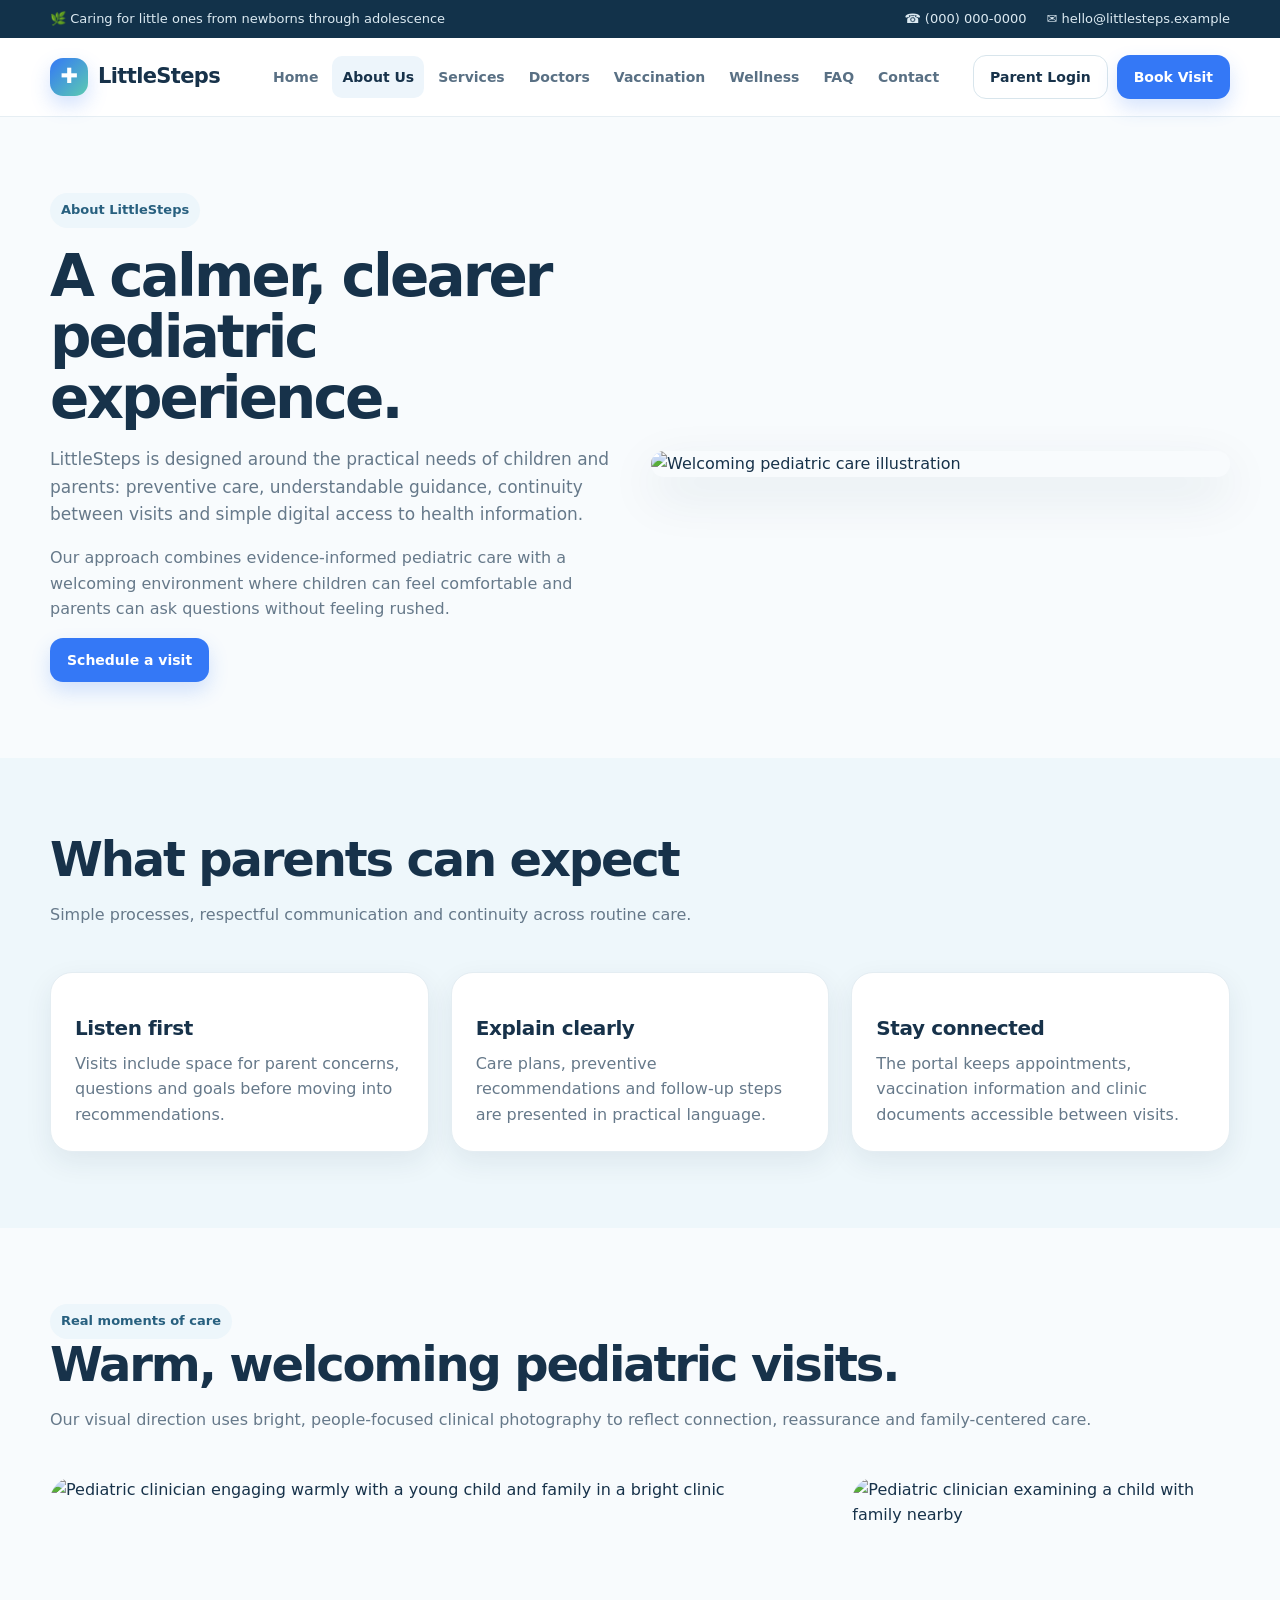
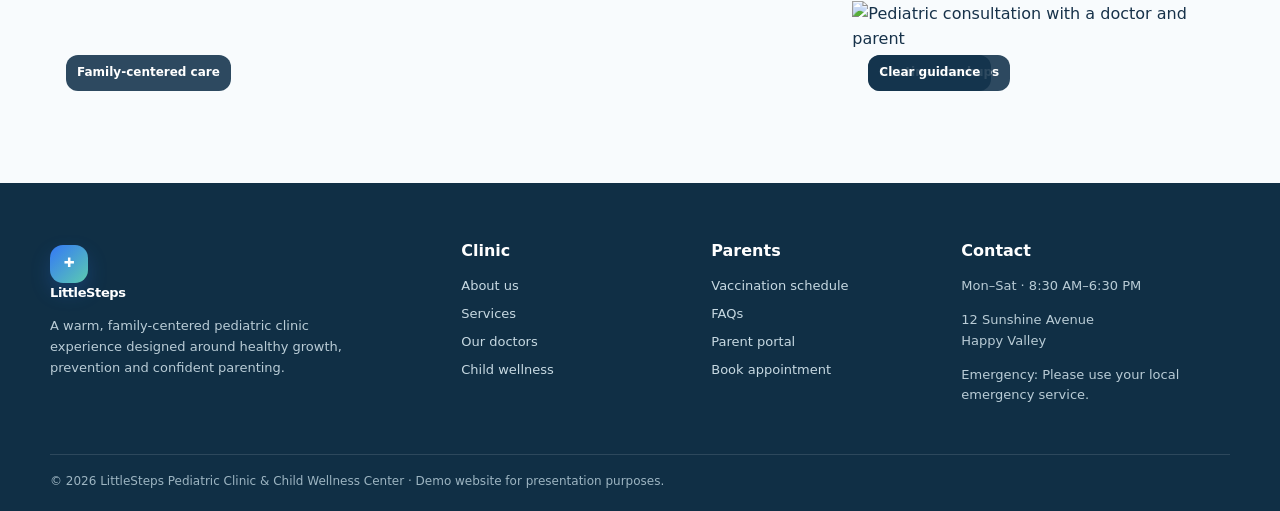
==== about.html @ 4d12fda5 "firstcommit" ====
<!doctype html><html lang="en"><head><meta charset="utf-8"><meta name="viewport" content="width=device-width,initial-scale=1"><title>About Us | LittleSteps Pediatric Clinic</title><meta name="description" content="LittleSteps pediatric clinic website with child wellness, vaccination, appointments and parent portal."><link rel="stylesheet" href="assets/styles.css"></head><body><div class="topbar"><div class="container"><span>🌿 Caring for little ones from newborns through adolescence</span><div class="toplinks"><span>☎ (000) 000-0000</span><span>✉ hello@littlesteps.example</span></div></div></div>
<header class="site-header"><div class="container nav"><a class="logo" href="index.html"><span class="logo-mark">✚</span><span>LittleSteps</span></a><nav class="navlinks"><a class="" href="index.html">Home</a><a class="active" href="about.html">About Us</a><a class="" href="services.html">Services</a><a class="" href="doctors.html">Doctors</a><a class="" href="vaccination.html">Vaccination</a><a class="" href="wellness.html">Wellness</a><a class="" href="faq.html">FAQ</a><a class="" href="contact.html">Contact</a></nav><div class="nav-actions"><a class="btn btn-outline" href="login.html">Parent Login</a><a class="btn btn-primary" href="contact.html#booking">Book Visit</a><button class="hamb" data-menu aria-label="Open menu">☰</button></div></div><div class="mobile-nav" id="mobileNav"><div class="container"><a class="" href="index.html">Home</a><a class="active" href="about.html">About Us</a><a class="" href="services.html">Services</a><a class="" href="doctors.html">Doctors</a><a class="" href="vaccination.html">Vaccination</a><a class="" href="wellness.html">Wellness</a><a class="" href="faq.html">FAQ</a><a class="" href="contact.html">Contact</a><a href="login.html">Parent Login</a><a href="contact.html#booking">Book a Visit</a></div></div></header><main class="page"><section class="section"><div class="container"><span class="eyebrow">About LittleSteps</span><div class="grid-2" style="align-items:center;margin-top:18px"><div><h1 style="font-size:clamp(36px,5vw,58px);line-height:1.05;letter-spacing:-.05em;margin:0 0 18px">A calmer, clearer pediatric experience.</h1><p style="color:var(--muted);font-size:17px">LittleSteps is designed around the practical needs of children and parents: preventive care, understandable guidance, continuity between visits and simple digital access to health information.</p><p style="color:var(--muted)">Our approach combines evidence-informed pediatric care with a welcoming environment where children can feel comfortable and parents can ask questions without feeling rushed.</p><a class="btn btn-primary" href="contact.html#booking">Schedule a visit</a></div><img src="https://cloudfront-us-east-1.images.arcpublishing.com/infobae/CXJGVGPK4BH3JGNHSBMP4EJMQE.png" alt="Welcoming pediatric care illustration" style="width:100%;border-radius:30px;box-shadow:var(--shadow)"></div></div></section>
<section class="section alt"><div class="container"><div class="section-head"><div><h2>What parents can expect</h2><p>Simple processes, respectful communication and continuity across routine care.</p></div></div><div class="grid-3"><div class="card"><h3>Listen first</h3><p>Visits include space for parent concerns, questions and goals before moving into recommendations.</p></div><div class="card"><h3>Explain clearly</h3><p>Care plans, preventive recommendations and follow-up steps are presented in practical language.</p></div><div class="card"><h3>Stay connected</h3><p>The portal keeps appointments, vaccination information and clinic documents accessible between visits.</p></div></div></div></section><section class="section"><div class="container"><div class="section-head"><div><span class="eyebrow">Real moments of care</span><h2>Warm, welcoming pediatric visits.</h2><p>Our visual direction uses bright, people-focused clinical photography to reflect connection, reassurance and family-centered care.</p></div></div><div class="photo-grid"><div class="photo-main"><img src="https://storage.googleapis.com/content-assistant-images-persistent/pediatrician-engaging-with-a-family-in-a-colorful-clinic-highlighting-family-friendly-healthcare-fc155f1f-e05a-4343-a666-ef23d1eeb46c.webp" alt="Pediatric clinician engaging warmly with a young child and family in a bright clinic"><span class="photo-caption">Family-centered care</span></div><div class="photo-side"><div><img src="https://storage.googleapis.com/treatspace-prod-media/pracimg/u-564/233.jpeg" alt="Pediatric clinician examining a child with family nearby"><span class="photo-caption">Routine checkups</span></div><div><img src="https://www.cursosgratisonline.com.br/blog/arquivos/imagens/saude-infantil-guia-doencas-prevencao-cursos-1750200840000.jpg" alt="Pediatric consultation with a doctor and parent"><span class="photo-caption">Clear guidance</span></div></div></div></div></section></main><footer class="footer"><div class="container"><div class="footer-grid">
<div><a class="logo" href="index.html"><span class="logo-mark">✚</span><span style="color:#fff">LittleSteps</span></a><p style="max-width:330px">A warm, family-centered pediatric clinic experience designed around healthy growth, prevention and confident parenting.</p></div>
<div><h4>Clinic</h4><a href="about.html">About us</a><a href="services.html">Services</a><a href="doctors.html">Our doctors</a><a href="wellness.html">Child wellness</a></div>
<div><h4>Parents</h4><a href="vaccination.html">Vaccination schedule</a><a href="faq.html">FAQs</a><a href="login.html">Parent portal</a><a href="contact.html#booking">Book appointment</a></div>
<div><h4>Contact</h4><p>Mon–Sat · 8:30 AM–6:30 PM</p><p>12 Sunshine Avenue<br>Happy Valley</p><p>Emergency: Please use your local emergency service.</p></div>
</div><div class="copyright">© 2026 LittleSteps Pediatric Clinic & Child Wellness Center · Demo website for presentation purposes.</div></div></footer><div id="modalRoot"></div><div id="toast" class="toast"></div><script src="assets/site.js"></script></body></html>
---- assets/styles.css ----
:root{--ink:#17324a;--ink2:#24465e;--muted:#66798a;--line:#e4edf2;--bg:#f8fbfd;--white:#fff;--blue:#3478f6;--blue2:#eaf2ff;--mint:#18a889;--mint2:#e3f8f1;--peach:#f59b68;--peach2:#fff0e7;--rose:#e97b96;--rose2:#fff0f4;--navy:#12324a;--shadow:0 18px 50px rgba(22,57,78,.10);--shadow2:0 10px 28px rgba(22,57,78,.08);--r:22px;--max:1180px}
*{box-sizing:border-box}html{scroll-behavior:smooth}body{margin:0;background:var(--bg);color:var(--ink);font-family:Inter,ui-sans-serif,system-ui,-apple-system,BlinkMacSystemFont,"Segoe UI",sans-serif;font-size:16px;line-height:1.6}a{color:inherit;text-decoration:none}button,input,select,textarea{font:inherit}img{max-width:100%;display:block}.container{width:min(calc(100% - 40px),var(--max));margin:auto}.topbar{background:#12324a;color:#dceaf2;font-size:13px}.topbar .container{min-height:38px;display:flex;align-items:center;justify-content:space-between;gap:18px}.toplinks{display:flex;gap:20px}.site-header{position:sticky;top:0;z-index:30;background:rgba(255,255,255,.94);backdrop-filter:blur(14px);border-bottom:1px solid rgba(228,237,242,.9)}.nav{height:78px;display:flex;align-items:center;gap:24px}.logo{display:inline-flex;align-items:center;gap:10px;font-weight:900;font-size:21px;letter-spacing:-.03em;white-space:nowrap}.logo-mark{width:38px;height:38px;border-radius:13px;background:linear-gradient(135deg,#3478f6,#5ccbb1);display:grid;place-items:center;color:white;box-shadow:0 9px 20px rgba(52,120,246,.22)}.navlinks{display:flex;align-items:center;gap:4px;margin-left:auto}.navlinks a{padding:10px 10px;border-radius:10px;font-size:14px;font-weight:700;color:#597084}.navlinks a:hover,.navlinks a.active{background:#edf5fb;color:var(--ink)}.nav-actions{display:flex;align-items:center;gap:9px}.btn{border:1px solid transparent;border-radius:13px;min-height:44px;padding:10px 16px;display:inline-flex;align-items:center;justify-content:center;gap:8px;font-weight:800;font-size:14px;cursor:pointer;transition:.2s ease;white-space:nowrap}.btn:hover{transform:translateY(-1px)}.btn-primary{background:var(--blue);color:#fff;box-shadow:0 9px 20px rgba(52,120,246,.20)}.btn-primary:hover{background:#2869df}.btn-outline{background:#fff;border-color:#d8e5ec;color:var(--ink)}.btn-soft{background:#edf5fb;color:#24526f}.btn-soft:hover{background:#e1eef7}.hamb{display:none;border:0;background:#edf5fb;border-radius:12px;width:44px;height:44px;font-size:20px;color:var(--ink);cursor:pointer}.mobile-nav{display:none;border-top:1px solid var(--line);background:#fff}.mobile-nav .container{display:grid;padding:10px 0 18px}.mobile-nav a{padding:12px 4px;border-bottom:1px solid #eef3f6;font-weight:700;color:#526b7c}.page{min-height:60vh}.hero{padding:74px 0 55px;background:radial-gradient(circle at 82% 18%,#dff8f1 0 17%,transparent 34%),linear-gradient(180deg,#f5fbff,#f8fbfd)}.hero-grid{display:grid;grid-template-columns:1.02fr .98fr;align-items:center;gap:60px}.eyebrow{display:inline-flex;align-items:center;gap:7px;padding:7px 11px;border-radius:999px;background:#edf6fb;color:#28607f;font-size:13px;font-weight:850}.hero h1{font-size:clamp(42px,6vw,72px);line-height:1.02;letter-spacing:-.06em;margin:18px 0 20px;max-width:700px}.hero h1 span{color:var(--blue)}.hero p{font-size:18px;color:var(--muted);max-width:650px}.hero-actions{display:flex;gap:10px;flex-wrap:wrap;margin:27px 0}.hero-art img{width:100%;max-height:520px;object-fit:cover;border-radius:32px;box-shadow:var(--shadow)}.feature-strip{display:grid;grid-template-columns:repeat(3,1fr);gap:10px;margin-top:28px}.feature{background:#fff;border:1px solid var(--line);border-radius:17px;padding:12px;display:flex;gap:10px;align-items:center;box-shadow:var(--shadow2)}.feature b,.feature span{display:block}.feature b{font-size:13px}.feature span{font-size:11px;color:var(--muted)}.service-icon{width:46px;height:46px;border-radius:15px;display:grid;place-items:center;font-size:21px;flex:none}.icon-blue{background:var(--blue2);color:var(--blue)}.icon-mint{background:var(--mint2);color:var(--mint)}.icon-peach{background:var(--peach2);color:var(--peach)}.icon-rose{background:var(--rose2);color:var(--rose)}.section{padding:76px 0}.section.alt{background:#eef7fb}.section-head{display:flex;align-items:end;justify-content:space-between;gap:25px;margin-bottom:28px}.section-head h2,.section h2{font-size:clamp(30px,4vw,48px);line-height:1.08;letter-spacing:-.045em;margin:0 0 12px}.section-head p,.section p{color:var(--muted)}.grid-2{display:grid;grid-template-columns:repeat(2,minmax(0,1fr));gap:22px}.grid-3{display:grid;grid-template-columns:repeat(3,minmax(0,1fr));gap:22px}.grid-4{display:grid;grid-template-columns:repeat(4,minmax(0,1fr));gap:18px}.card,.dash-card{background:#fff;border:1px solid var(--line);border-radius:var(--r);padding:24px;box-shadow:var(--shadow2)}.card h3,.dash-card h3{font-size:20px;letter-spacing:-.02em;margin:15px 0 7px}.card p{margin:0}.stats{display:grid;grid-template-columns:repeat(4,1fr);gap:15px}.stat{background:#fff;border:1px solid var(--line);border-radius:20px;padding:22px}.stat b{display:block;font-size:34px;letter-spacing:-.05em}.stat span{font-size:13px;color:var(--muted)}.banner{background:linear-gradient(135deg,#12324a,#1c536f);border-radius:28px;padding:32px;color:#fff;display:flex;justify-content:space-between;align-items:center;gap:20px}.banner h2{margin:0 0 6px}.banner p{color:#d9e8ef!important;margin:0}.banner .btn{background:#fff;color:#17324a}.doctor{overflow:hidden;padding:0}.doctor>img{width:100%;height:300px;object-fit:cover;background:#eaf4f7}.doctor-body{padding:22px}.doctor-role{font-size:12px;color:var(--blue);font-weight:900;text-transform:uppercase;letter-spacing:.08em}.pill{display:inline-flex;margin:8px 5px 0 0;padding:5px 9px;border-radius:999px;background:#f0f5f8;color:#5d7080;font-size:12px;font-weight:750}.photo-feature{display:grid;grid-template-columns:1.05fr .95fr;gap:0;background:#fff;border:1px solid var(--line);border-radius:28px;overflow:hidden;box-shadow:var(--shadow2)}.photo-feature img{width:100%;height:100%;min-height:330px;object-fit:cover}.photo-copy{padding:34px}.photo-copy h2{margin-top:0}.photo-grid{display:grid;grid-template-columns:1.35fr .65fr;gap:18px}.photo-grid .photo-main,.photo-grid .photo-side{border-radius:24px;overflow:hidden;min-height:230px;position:relative}.photo-grid img{width:100%;height:100%;object-fit:cover}.photo-side{display:grid;gap:18px}.photo-side>div{min-height:106px}.photo-caption{position:absolute;left:16px;bottom:16px;background:rgba(18,50,74,.88);color:#fff;border-radius:12px;padding:8px 11px;font-size:12px;font-weight:750}.auth-wrap{min-height:680px;display:grid;grid-template-columns:1.05fr .95fr;max-width:1180px;margin:0 auto;padding:52px 20px}.auth-art{padding:20px}.auth-art img{width:100%;height:100%;min-height:560px;object-fit:cover;border-radius:30px;box-shadow:var(--shadow)}.auth-panel{display:grid;place-items:center;padding:20px}.auth-box{background:#fff;border:1px solid var(--line);border-radius:28px;padding:34px;width:min(100%,480px);box-shadow:var(--shadow)}.auth-box h1{font-size:36px;line-height:1.1;letter-spacing:-.04em;margin:0 0 7px}.auth-box>p{color:var(--muted)}.form-grid{display:grid;grid-template-columns:repeat(2,minmax(0,1fr));gap:15px}.field{display:grid;gap:7px}.field.full{grid-column:1/-1}.field label{font-size:13px;font-weight:800;color:#40586b}.field input,.field select,.field textarea{width:100%;border:1px solid #d7e3e9;border-radius:12px;padding:11px 12px;background:#fff;color:var(--ink);outline:none}.field textarea{min-height:120px;resize:vertical}.field input:focus,.field select:focus,.field textarea:focus{border-color:#74a6f7;box-shadow:0 0 0 4px #eaf2ff}.checkline{display:flex;align-items:center;gap:8px;font-size:13px;color:var(--muted)}.checkline input{accent-color:var(--blue)}.auth-switch{text-align:center;margin-top:20px;font-size:14px}.auth-switch a{color:var(--blue);font-weight:800}.note{margin-top:14px;padding:12px 14px;background:#f2f7fa;border-radius:12px;color:#64798a;font-size:12px}.footer{background:#102f45;color:#dce9ef;padding:55px 0 20px}.footer-grid{display:grid;grid-template-columns:1.4fr .8fr .8fr 1fr;gap:35px}.footer h4{margin:0 0 13px;color:#fff}.footer a{display:block;color:#c7d9e2;margin:7px 0;font-size:13px}.footer p{color:#b9ccd6;font-size:13px}.copyright{border-top:1px solid rgba(255,255,255,.12);margin-top:35px;padding-top:17px;color:#9db5c2;font-size:12px}.toast{position:fixed;right:22px;bottom:22px;background:#17324a;color:#fff;padding:13px 16px;border-radius:12px;box-shadow:var(--shadow);opacity:0;pointer-events:none;transform:translateY(10px);transition:.25s;z-index:100}.toast.show{opacity:1;transform:none}.faq-item{background:#fff;border:1px solid var(--line);border-radius:17px;margin:10px 0;overflow:hidden}.faq-q{width:100%;background:none;border:0;padding:18px;text-align:left;font-weight:800;color:var(--ink);cursor:pointer;display:flex;justify-content:space-between;gap:15px}.faq-a{display:none;padding:0 18px 18px;color:var(--muted);font-size:14px}.faq-item.open .faq-a{display:block}.table-wrap{overflow:auto}.table{width:100%;border-collapse:collapse;min-width:620px}.table th,.table td{text-align:left;padding:14px 12px;border-bottom:1px solid #edf2f5;font-size:13px}.table th{color:#718391;font-size:12px;text-transform:uppercase;letter-spacing:.06em}.status{display:inline-flex;align-items:center;padding:5px 9px;border-radius:999px;font-size:11px;font-weight:850}.status.green{background:var(--mint2);color:#167b66}.status.blue{background:var(--blue2);color:#2466ce}.status.orange{background:var(--peach2);color:#a45d28}.dashboard{min-height:100vh;display:grid;grid-template-columns:255px 1fr;background:#f4f8fa}.sidebar{background:#fff;border-right:1px solid var(--line);padding:20px 13px;display:flex;flex-direction:column;position:sticky;top:0;height:100vh}.side-profile{padding:12px}.profile-row,.profile-card{display:flex;align-items:center;gap:12px}.avatar,.child-avatar{width:44px;height:44px;border-radius:14px;background:var(--blue2);display:grid;place-items:center;font-weight:900;color:var(--blue);flex:none}.child-avatar{font-size:22px;background:var(--blue2)}.profile-row small{display:block;color:var(--muted);font-size:11px}.side-label{padding:16px 12px 8px;color:#91a0ab;text-transform:uppercase;font-size:10px;font-weight:900;letter-spacing:.1em}.side-nav{display:grid;gap:4px}.side-nav button{border:0;background:transparent;border-radius:11px;padding:11px 12px;text-align:left;color:#607483;font-weight:750;cursor:pointer;display:flex;gap:10px;align-items:center}.side-nav button:hover,.side-nav button.active{background:#edf5fb;color:var(--blue)}.side-bottom{margin-top:auto}.dash-main{padding:30px;min-width:0}.dash-top{display:flex;align-items:flex-start;justify-content:space-between;gap:20px;margin-bottom:22px}.dash-top h1{margin:0;font-size:clamp(28px,4vw,42px);line-height:1.1;letter-spacing:-.04em}.dash-top p{margin:6px 0 0;color:var(--muted)}.dash-actions{display:flex;gap:9px}.metric-row{display:grid;grid-template-columns:repeat(3,1fr);gap:15px;margin-bottom:20px}.metric{background:#fff;border:1px solid var(--line);border-radius:18px;padding:18px}.metric span,.metric small{display:block;color:var(--muted);font-size:12px}.metric b{display:block;font-size:26px;margin:2px 0}.dash-grid{display:grid;grid-template-columns:1.2fr .8fr;gap:20px}.appointment,.notice{display:flex;align-items:center;gap:13px;padding:14px 0;border-bottom:1px solid #edf2f5}.appointment:last-child,.notice:last-child{border-bottom:0}.datebox{width:48px;height:52px;border-radius:13px;background:var(--blue2);display:grid;place-items:center;align-content:center;line-height:1}.datebox b{font-size:16px}.datebox small{font-size:9px;text-transform:uppercase;color:var(--blue);font-weight:900}.notice-icon{width:38px;height:38px;border-radius:12px;background:#edf5fb;display:grid;place-items:center}.progress{height:7px;border-radius:99px;background:#edf2f5;overflow:hidden}.progress span{height:100%;display:block;background:linear-gradient(90deg,#3478f6,#5ccbb1);border-radius:99px}.chart{height:240px;margin-top:20px;border-radius:17px;background:linear-gradient(#fbfdff,#f5f9fb);overflow:hidden}.chart svg{width:100%;height:100%}.legend{display:flex;justify-content:space-between;color:var(--muted);font-size:12px;margin-top:10px}.modal-backdrop{position:fixed;inset:0;background:rgba(12,31,43,.45);display:grid;place-items:center;padding:20px;z-index:100}.modal{background:#fff;width:min(100%,600px);max-height:90vh;overflow:auto;border-radius:24px;padding:24px;box-shadow:0 30px 90px rgba(0,0,0,.2)}.modal-head{display:flex;justify-content:space-between;align-items:center;margin-bottom:20px}.modal-head h2{margin:0}.icon-btn{width:38px;height:38px;border:0;border-radius:10px;background:#eef4f7;font-size:24px;cursor:pointer}.mobile-dash-menu{display:none}
@media(max-width:1100px){.navlinks{display:none}.hamb{display:block}.hero-grid{gap:30px}.grid-4{grid-template-columns:repeat(2,1fr)}.dashboard{grid-template-columns:220px 1fr}.sidebar{padding-left:9px;padding-right:9px}.dash-main{padding:25px}}
@media(max-width:800px){.container{width:min(calc(100% - 28px),var(--max))}.topbar .container{padding:7px 0}.toplinks{display:none}.nav{height:68px}.nav-actions .btn-outline{display:none}.hero{padding:48px 0 35px}.hero-grid,.grid-2,.photo-feature,.auth-wrap{grid-template-columns:1fr}.hero-art{order:-1}.hero-art img{max-height:390px}.feature-strip,.stats,.grid-3{grid-template-columns:repeat(2,1fr)}.section{padding:55px 0}.section-head{align-items:flex-start;flex-direction:column}.photo-feature img{min-height:260px}.photo-copy{padding:25px}.auth-wrap{padding:30px 14px}.auth-art{padding:0}.auth-art img{min-height:320px}.footer-grid{grid-template-columns:repeat(2,1fr)}.dashboard{display:block}.sidebar{position:static;height:auto;border-right:0;border-bottom:1px solid var(--line);padding:10px}.sidebar .side-label,.sidebar .side-bottom{display:none}.side-profile{display:none}.sidebar .side-nav{display:none}.mobile-dash-menu{display:flex;gap:7px;overflow:auto;padding:0 0 15px}.mobile-dash-menu button{border:1px solid var(--line);background:#fff;border-radius:11px;padding:9px 12px;white-space:nowrap;color:#627487;font-weight:750}.mobile-dash-menu button.active{background:#edf5fb;color:var(--blue);border-color:#d8e9f8}.dash-main{padding:18px 14px}.metric-row,.dash-grid{grid-template-columns:1fr}.dash-top{flex-direction:column}.dash-actions{width:100%}.dash-actions .btn{width:100%}}
@media(max-width:520px){body{font-size:15px}.container{width:calc(100% - 22px)}.logo{font-size:18px}.logo-mark{width:35px;height:35px}.hero h1{font-size:43px}.hero p{font-size:16px}.hero-actions .btn{width:100%}.feature-strip,.stats,.grid-3,.grid-4{grid-template-columns:1fr}.section-head h2,.section h2{font-size:32px}.card,.dash-card{padding:18px}.footer-grid{grid-template-columns:1fr}.form-grid{grid-template-columns:1fr}.field.full{grid-column:auto}.auth-box{padding:24px}.photo-grid{grid-template-columns:1fr}.photo-grid .photo-main,.photo-grid .photo-side{min-height:240px}.photo-side{grid-template-columns:1fr 1fr}.photo-side>div{min-height:150px}.doctor>img{height:260px}.dashboard .btn{font-size:13px}}
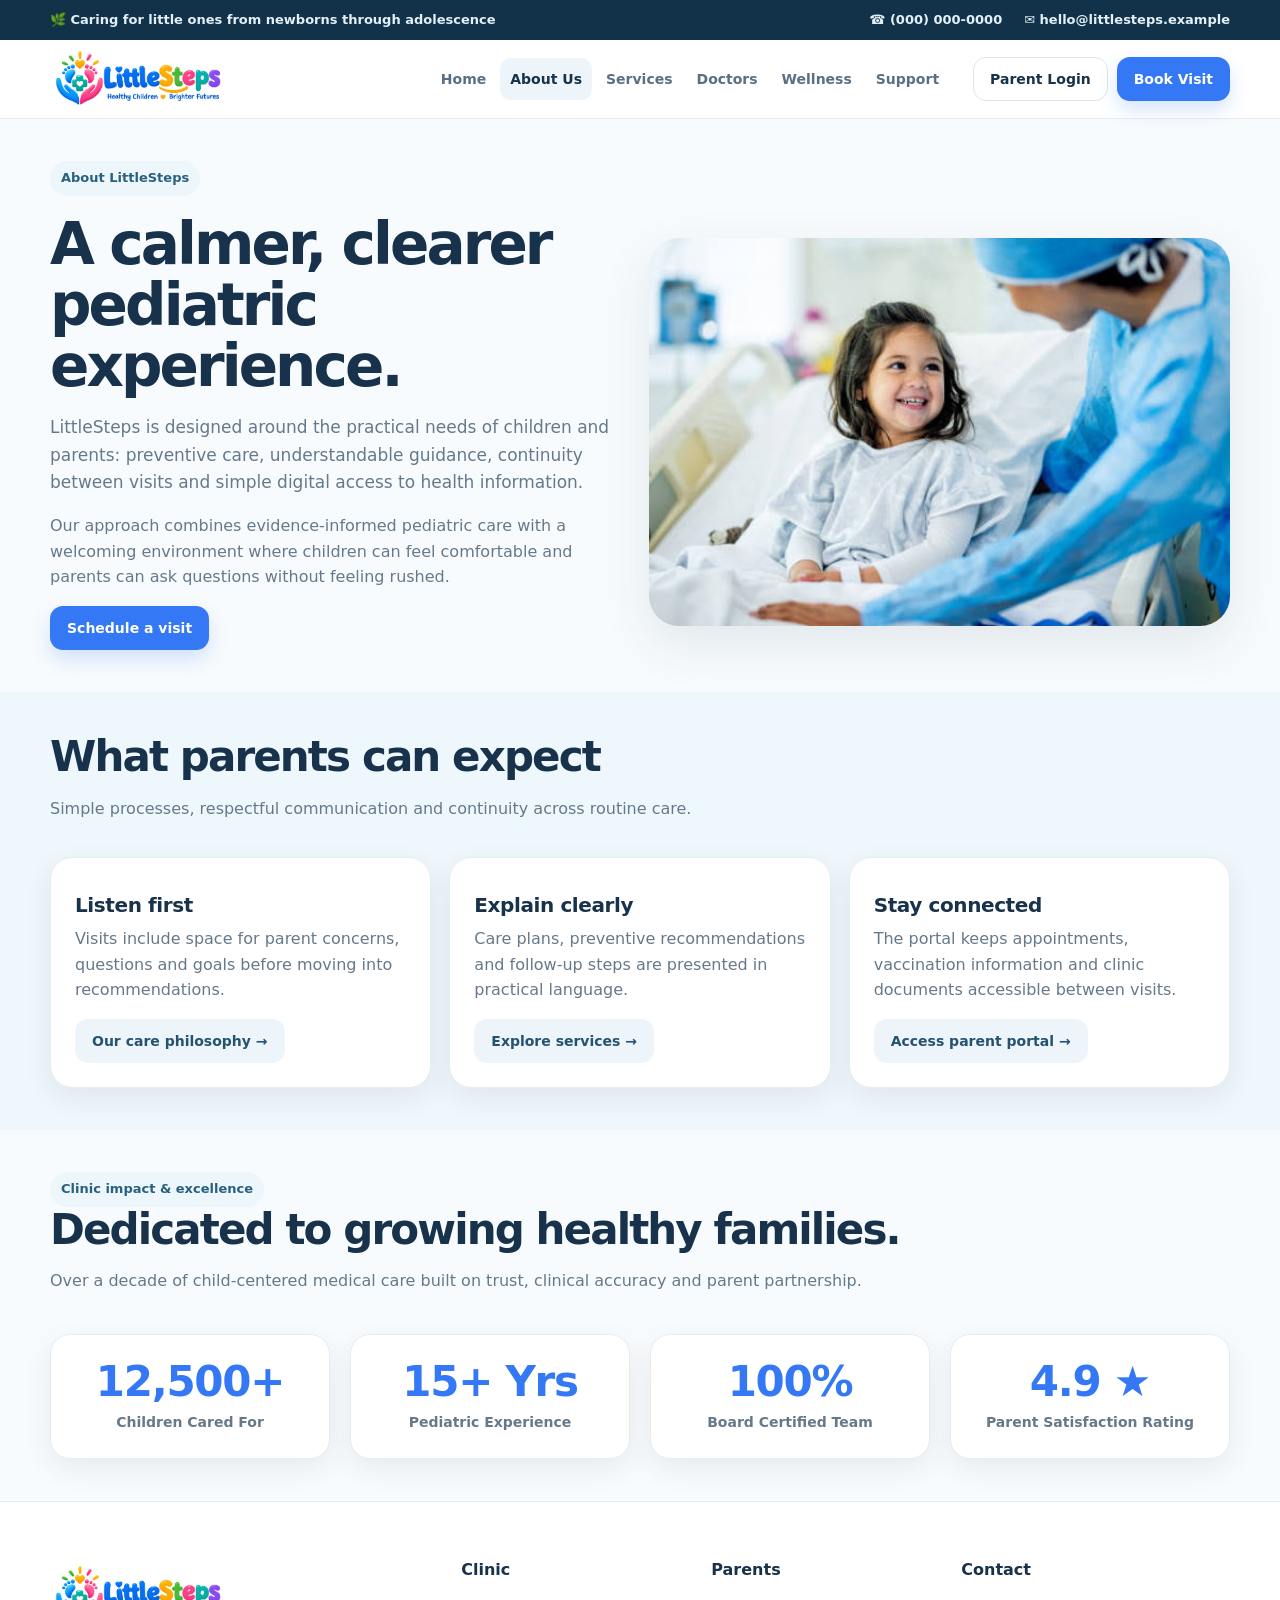
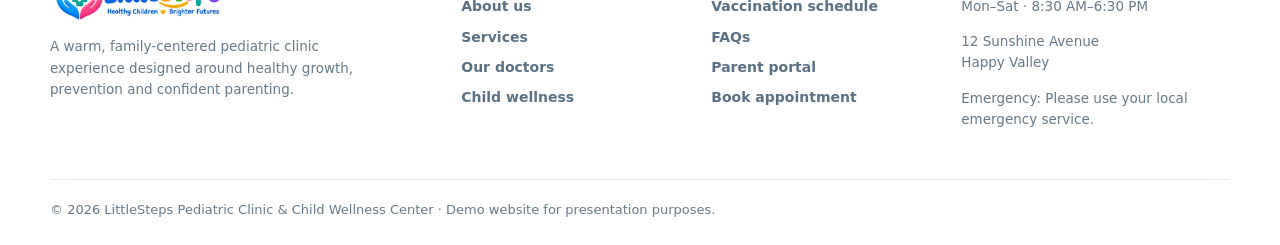
==== commit 768de707: "seccond commit" ====
--- a/about.html
+++ b/about.html
@@ -1,8 +1,150 @@
-<!doctype html><html lang="en"><head><meta charset="utf-8"><meta name="viewport" content="width=device-width,initial-scale=1"><title>About Us | LittleSteps Pediatric Clinic</title><meta name="description" content="LittleSteps pediatric clinic website with child wellness, vaccination, appointments and parent portal."><link rel="stylesheet" href="assets/styles.css"></head><body><div class="topbar"><div class="container"><span>🌿 Caring for little ones from newborns through adolescence</span><div class="toplinks"><span>☎ (000) 000-0000</span><span>✉ hello@littlesteps.example</span></div></div></div>
-<header class="site-header"><div class="container nav"><a class="logo" href="index.html"><span class="logo-mark">✚</span><span>LittleSteps</span></a><nav class="navlinks"><a class="" href="index.html">Home</a><a class="active" href="about.html">About Us</a><a class="" href="services.html">Services</a><a class="" href="doctors.html">Doctors</a><a class="" href="vaccination.html">Vaccination</a><a class="" href="wellness.html">Wellness</a><a class="" href="faq.html">FAQ</a><a class="" href="contact.html">Contact</a></nav><div class="nav-actions"><a class="btn btn-outline" href="login.html">Parent Login</a><a class="btn btn-primary" href="contact.html#booking">Book Visit</a><button class="hamb" data-menu aria-label="Open menu">☰</button></div></div><div class="mobile-nav" id="mobileNav"><div class="container"><a class="" href="index.html">Home</a><a class="active" href="about.html">About Us</a><a class="" href="services.html">Services</a><a class="" href="doctors.html">Doctors</a><a class="" href="vaccination.html">Vaccination</a><a class="" href="wellness.html">Wellness</a><a class="" href="faq.html">FAQ</a><a class="" href="contact.html">Contact</a><a href="login.html">Parent Login</a><a href="contact.html#booking">Book a Visit</a></div></div></header><main class="page"><section class="section"><div class="container"><span class="eyebrow">About LittleSteps</span><div class="grid-2" style="align-items:center;margin-top:18px"><div><h1 style="font-size:clamp(36px,5vw,58px);line-height:1.05;letter-spacing:-.05em;margin:0 0 18px">A calmer, clearer pediatric experience.</h1><p style="color:var(--muted);font-size:17px">LittleSteps is designed around the practical needs of children and parents: preventive care, understandable guidance, continuity between visits and simple digital access to health information.</p><p style="color:var(--muted)">Our approach combines evidence-informed pediatric care with a welcoming environment where children can feel comfortable and parents can ask questions without feeling rushed.</p><a class="btn btn-primary" href="contact.html#booking">Schedule a visit</a></div><img src="https://cloudfront-us-east-1.images.arcpublishing.com/infobae/CXJGVGPK4BH3JGNHSBMP4EJMQE.png" alt="Welcoming pediatric care illustration" style="width:100%;border-radius:30px;box-shadow:var(--shadow)"></div></div></section>
-<section class="section alt"><div class="container"><div class="section-head"><div><h2>What parents can expect</h2><p>Simple processes, respectful communication and continuity across routine care.</p></div></div><div class="grid-3"><div class="card"><h3>Listen first</h3><p>Visits include space for parent concerns, questions and goals before moving into recommendations.</p></div><div class="card"><h3>Explain clearly</h3><p>Care plans, preventive recommendations and follow-up steps are presented in practical language.</p></div><div class="card"><h3>Stay connected</h3><p>The portal keeps appointments, vaccination information and clinic documents accessible between visits.</p></div></div></div></section><section class="section"><div class="container"><div class="section-head"><div><span class="eyebrow">Real moments of care</span><h2>Warm, welcoming pediatric visits.</h2><p>Our visual direction uses bright, people-focused clinical photography to reflect connection, reassurance and family-centered care.</p></div></div><div class="photo-grid"><div class="photo-main"><img src="https://storage.googleapis.com/content-assistant-images-persistent/pediatrician-engaging-with-a-family-in-a-colorful-clinic-highlighting-family-friendly-healthcare-fc155f1f-e05a-4343-a666-ef23d1eeb46c.webp" alt="Pediatric clinician engaging warmly with a young child and family in a bright clinic"><span class="photo-caption">Family-centered care</span></div><div class="photo-side"><div><img src="https://storage.googleapis.com/treatspace-prod-media/pracimg/u-564/233.jpeg" alt="Pediatric clinician examining a child with family nearby"><span class="photo-caption">Routine checkups</span></div><div><img src="https://www.cursosgratisonline.com.br/blog/arquivos/imagens/saude-infantil-guia-doencas-prevencao-cursos-1750200840000.jpg" alt="Pediatric consultation with a doctor and parent"><span class="photo-caption">Clear guidance</span></div></div></div></div></section></main><footer class="footer"><div class="container"><div class="footer-grid">
-<div><a class="logo" href="index.html"><span class="logo-mark">✚</span><span style="color:#fff">LittleSteps</span></a><p style="max-width:330px">A warm, family-centered pediatric clinic experience designed around healthy growth, prevention and confident parenting.</p></div>
-<div><h4>Clinic</h4><a href="about.html">About us</a><a href="services.html">Services</a><a href="doctors.html">Our doctors</a><a href="wellness.html">Child wellness</a></div>
-<div><h4>Parents</h4><a href="vaccination.html">Vaccination schedule</a><a href="faq.html">FAQs</a><a href="login.html">Parent portal</a><a href="contact.html#booking">Book appointment</a></div>
-<div><h4>Contact</h4><p>Mon–Sat · 8:30 AM–6:30 PM</p><p>12 Sunshine Avenue<br>Happy Valley</p><p>Emergency: Please use your local emergency service.</p></div>
-</div><div class="copyright">© 2026 LittleSteps Pediatric Clinic & Child Wellness Center · Demo website for presentation purposes.</div></div></footer><div id="modalRoot"></div><div id="toast" class="toast"></div><script src="assets/site.js"></script></body></html>+<!doctype html>
+<html lang="en">
+
+<head>
+    <meta charset="utf-8">
+    <meta name="viewport" content="width=device-width,initial-scale=1">
+    <title>About Us | LittleSteps Pediatric Clinic</title>
+    <meta name="description"
+        content="LittleSteps pediatric clinic website with child wellness, vaccination, appointments and parent portal.">
+    <link rel="stylesheet" href="assets/styles.css">
+</head>
+
+<body>
+    <div class="topbar">
+        <div class="container"><span>🌿 Caring for little ones from newborns through adolescence</span>
+            <div class="toplinks"><span>☎ (000) 000-0000</span><span>✉ hello@littlesteps.example</span></div>
+        </div>
+    </div>
+    <header class="site-header">
+        <div class="container nav"><a class="logo" href="index.html"><img src="assets/logo.png"
+                    alt="LittleSteps Pediatric Clinic" class="logo-img"></a>
+            <nav class="navlinks"><a class="" href="index.html">Home</a><a class="active" href="about.html">About
+                    Us</a><a class="" href="services.html">Services</a><a class="" href="doctors.html">Doctors</a><a
+                    class="" href="wellness.html">Wellness</a><a class="" href="contact.html">Support</a></nav>
+            <div class="nav-actions"><a class="btn btn-outline" href="dashboard.html">Parent Login</a><a
+                    class="btn btn-primary" href="login.html">Book Visit</a><button class="hamb" data-menu
+                    aria-label="Open menu">☰</button></div>
+        </div>
+        <div class="mobile-nav" id="mobileNav">
+            <div class="container"><a class="" href="index.html">Home</a><a class="active" href="about.html">About
+                    Us</a><a class="" href="services.html">Services</a><a class="" href="doctors.html">Doctors</a><a
+                    class="" href="wellness.html">Wellness</a><a class="" href="contact.html">Support</a><a
+                    href="dashboard.html">Parent Login</a><a href="login.html">Book a Visit</a></div>
+        </div>
+    </header>
+    <main class="page">
+        <section class="section">
+            <div class="container"><span class="eyebrow">About LittleSteps</span>
+                <div class="grid-2" style="align-items:center;margin-top:18px">
+                    <div>
+                        <h1
+                            style="font-size:clamp(36px,5vw,58px);line-height:1.05;letter-spacing:-.05em;margin:0 0 18px">
+                            A calmer, clearer pediatric experience.</h1>
+                        <p style="color:var(--muted);font-size:17px">LittleSteps is designed around the practical needs
+                            of children and parents: preventive care, understandable guidance, continuity between visits
+                            and simple digital access to health information.</p>
+                        <p style="color:var(--muted)">Our approach combines evidence-informed pediatric care with a
+                            welcoming environment where children can feel comfortable and parents can ask questions
+                            without feeling rushed.</p><a class="btn btn-primary" href="contact.html#booking">Schedule a
+                            visit</a>
+                    </div><img src="assets/about.jfif"
+                        alt="Warm pediatric clinician engaging with a child patient and family"
+                        style="width:100%;border-radius:30px;box-shadow:var(--shadow)">
+                </div>
+            </div>
+        </section>
+        <section class="section alt">
+            <div class="container">
+                <div class="section-head">
+                    <div>
+                        <h2>What parents can expect</h2>
+                        <p>Simple processes, respectful communication and continuity across routine care.</p>
+                    </div>
+                </div>
+                <div class="grid-3">
+                    <div class="card">
+                        <h3>Listen first</h3>
+                        <p>Visits include space for parent concerns, questions and goals before moving into
+                            recommendations.</p>
+                        <a class="btn btn-soft" href="contact.html#booking">Our care philosophy →</a>
+                    </div>
+                    <div class="card">
+                        <h3>Explain clearly</h3>
+                        <p>Care plans, preventive recommendations and follow-up steps are presented in practical
+                            language.</p>
+                        <a class="btn btn-soft" href="services.html">Explore services →</a>
+                    </div>
+                    <div class="card">
+                        <h3>Stay connected</h3>
+                        <p>The portal keeps appointments, vaccination information and clinic documents accessible
+                            between visits.</p>
+                        <a class="btn btn-soft" href="dashboard.html">Access parent portal →</a>
+                    </div>
+                </div>
+            </div>
+        </section>
+        <section class="section">
+            <div class="container">
+                <div class="section-head">
+                    <div><span class="eyebrow">Clinic impact & excellence</span>
+                        <h2>Dedicated to growing healthy families.</h2>
+                        <p>Over a decade of child-centered medical care built on trust, clinical accuracy and parent
+                            partnership.</p>
+                    </div>
+                </div>
+                <div class="stats-row">
+                    <div class="stat-card">
+                        <div class="stat-number">12,500+</div>
+                        <div class="stat-label">Children Cared For</div>
+                    </div>
+                    <div class="stat-card">
+                        <div class="stat-number">15+ Yrs</div>
+                        <div class="stat-label">Pediatric Experience</div>
+                    </div>
+                    <div class="stat-card">
+                        <div class="stat-number">100%</div>
+                        <div class="stat-label">Board Certified Team</div>
+                    </div>
+                    <div class="stat-card">
+                        <div class="stat-number">4.9 ★</div>
+                        <div class="stat-label">Parent Satisfaction Rating</div>
+                    </div>
+                </div>
+            </div>
+        </section>
+    </main>
+    <footer class="footer">
+        <div class="container">
+            <div class="footer-grid">
+                <div><a class="logo logo-footer" href="index.html"><img src="assets/logo.png"
+                            alt="LittleSteps Pediatric Clinic" class="logo-img"></a>
+                    <p style="max-width:330px">A warm, family-centered pediatric clinic experience designed around
+                        healthy growth, prevention and confident parenting.</p>
+                </div>
+                <div>
+                    <h4>Clinic</h4><a href="about.html">About us</a><a href="services.html">Services</a><a
+                        href="doctors.html">Our doctors</a><a href="wellness.html">Child wellness</a>
+                </div>
+                <div>
+                    <h4>Parents</h4><a href="wellness.html#vaccines">Vaccination schedule</a><a
+                        href="contact.html#faq">FAQs</a><a href="dashboard.html">Parent portal</a><a
+                        href="contact.html#booking">Book appointment</a>
+                </div>
+                <div>
+                    <h4>Contact</h4>
+                    <p>Mon–Sat · 8:30 AM–6:30 PM</p>
+                    <p>12 Sunshine Avenue<br>Happy Valley</p>
+                    <p>Emergency: Please use your local emergency service.</p>
+                </div>
+            </div>
+            <div class="copyright">© 2026 LittleSteps Pediatric Clinic & Child Wellness Center · Demo website for
+                presentation purposes.</div>
+        </div>
+    </footer>
+    <div id="modalRoot"></div>
+    <div id="toast" class="toast"></div>
+    <script src="assets/site.js"></script>
+</body>
+
+</html>
--- a/assets/styles.css
+++ b/assets/styles.css
@@ -1,5 +1,1971 @@
-:root{--ink:#17324a;--ink2:#24465e;--muted:#66798a;--line:#e4edf2;--bg:#f8fbfd;--white:#fff;--blue:#3478f6;--blue2:#eaf2ff;--mint:#18a889;--mint2:#e3f8f1;--peach:#f59b68;--peach2:#fff0e7;--rose:#e97b96;--rose2:#fff0f4;--navy:#12324a;--shadow:0 18px 50px rgba(22,57,78,.10);--shadow2:0 10px 28px rgba(22,57,78,.08);--r:22px;--max:1180px}
-*{box-sizing:border-box}html{scroll-behavior:smooth}body{margin:0;background:var(--bg);color:var(--ink);font-family:Inter,ui-sans-serif,system-ui,-apple-system,BlinkMacSystemFont,"Segoe UI",sans-serif;font-size:16px;line-height:1.6}a{color:inherit;text-decoration:none}button,input,select,textarea{font:inherit}img{max-width:100%;display:block}.container{width:min(calc(100% - 40px),var(--max));margin:auto}.topbar{background:#12324a;color:#dceaf2;font-size:13px}.topbar .container{min-height:38px;display:flex;align-items:center;justify-content:space-between;gap:18px}.toplinks{display:flex;gap:20px}.site-header{position:sticky;top:0;z-index:30;background:rgba(255,255,255,.94);backdrop-filter:blur(14px);border-bottom:1px solid rgba(228,237,242,.9)}.nav{height:78px;display:flex;align-items:center;gap:24px}.logo{display:inline-flex;align-items:center;gap:10px;font-weight:900;font-size:21px;letter-spacing:-.03em;white-space:nowrap}.logo-mark{width:38px;height:38px;border-radius:13px;background:linear-gradient(135deg,#3478f6,#5ccbb1);display:grid;place-items:center;color:white;box-shadow:0 9px 20px rgba(52,120,246,.22)}.navlinks{display:flex;align-items:center;gap:4px;margin-left:auto}.navlinks a{padding:10px 10px;border-radius:10px;font-size:14px;font-weight:700;color:#597084}.navlinks a:hover,.navlinks a.active{background:#edf5fb;color:var(--ink)}.nav-actions{display:flex;align-items:center;gap:9px}.btn{border:1px solid transparent;border-radius:13px;min-height:44px;padding:10px 16px;display:inline-flex;align-items:center;justify-content:center;gap:8px;font-weight:800;font-size:14px;cursor:pointer;transition:.2s ease;white-space:nowrap}.btn:hover{transform:translateY(-1px)}.btn-primary{background:var(--blue);color:#fff;box-shadow:0 9px 20px rgba(52,120,246,.20)}.btn-primary:hover{background:#2869df}.btn-outline{background:#fff;border-color:#d8e5ec;color:var(--ink)}.btn-soft{background:#edf5fb;color:#24526f}.btn-soft:hover{background:#e1eef7}.hamb{display:none;border:0;background:#edf5fb;border-radius:12px;width:44px;height:44px;font-size:20px;color:var(--ink);cursor:pointer}.mobile-nav{display:none;border-top:1px solid var(--line);background:#fff}.mobile-nav .container{display:grid;padding:10px 0 18px}.mobile-nav a{padding:12px 4px;border-bottom:1px solid #eef3f6;font-weight:700;color:#526b7c}.page{min-height:60vh}.hero{padding:74px 0 55px;background:radial-gradient(circle at 82% 18%,#dff8f1 0 17%,transparent 34%),linear-gradient(180deg,#f5fbff,#f8fbfd)}.hero-grid{display:grid;grid-template-columns:1.02fr .98fr;align-items:center;gap:60px}.eyebrow{display:inline-flex;align-items:center;gap:7px;padding:7px 11px;border-radius:999px;background:#edf6fb;color:#28607f;font-size:13px;font-weight:850}.hero h1{font-size:clamp(42px,6vw,72px);line-height:1.02;letter-spacing:-.06em;margin:18px 0 20px;max-width:700px}.hero h1 span{color:var(--blue)}.hero p{font-size:18px;color:var(--muted);max-width:650px}.hero-actions{display:flex;gap:10px;flex-wrap:wrap;margin:27px 0}.hero-art img{width:100%;max-height:520px;object-fit:cover;border-radius:32px;box-shadow:var(--shadow)}.feature-strip{display:grid;grid-template-columns:repeat(3,1fr);gap:10px;margin-top:28px}.feature{background:#fff;border:1px solid var(--line);border-radius:17px;padding:12px;display:flex;gap:10px;align-items:center;box-shadow:var(--shadow2)}.feature b,.feature span{display:block}.feature b{font-size:13px}.feature span{font-size:11px;color:var(--muted)}.service-icon{width:46px;height:46px;border-radius:15px;display:grid;place-items:center;font-size:21px;flex:none}.icon-blue{background:var(--blue2);color:var(--blue)}.icon-mint{background:var(--mint2);color:var(--mint)}.icon-peach{background:var(--peach2);color:var(--peach)}.icon-rose{background:var(--rose2);color:var(--rose)}.section{padding:76px 0}.section.alt{background:#eef7fb}.section-head{display:flex;align-items:end;justify-content:space-between;gap:25px;margin-bottom:28px}.section-head h2,.section h2{font-size:clamp(30px,4vw,48px);line-height:1.08;letter-spacing:-.045em;margin:0 0 12px}.section-head p,.section p{color:var(--muted)}.grid-2{display:grid;grid-template-columns:repeat(2,minmax(0,1fr));gap:22px}.grid-3{display:grid;grid-template-columns:repeat(3,minmax(0,1fr));gap:22px}.grid-4{display:grid;grid-template-columns:repeat(4,minmax(0,1fr));gap:18px}.card,.dash-card{background:#fff;border:1px solid var(--line);border-radius:var(--r);padding:24px;box-shadow:var(--shadow2)}.card h3,.dash-card h3{font-size:20px;letter-spacing:-.02em;margin:15px 0 7px}.card p{margin:0}.stats{display:grid;grid-template-columns:repeat(4,1fr);gap:15px}.stat{background:#fff;border:1px solid var(--line);border-radius:20px;padding:22px}.stat b{display:block;font-size:34px;letter-spacing:-.05em}.stat span{font-size:13px;color:var(--muted)}.banner{background:linear-gradient(135deg,#12324a,#1c536f);border-radius:28px;padding:32px;color:#fff;display:flex;justify-content:space-between;align-items:center;gap:20px}.banner h2{margin:0 0 6px}.banner p{color:#d9e8ef!important;margin:0}.banner .btn{background:#fff;color:#17324a}.doctor{overflow:hidden;padding:0}.doctor>img{width:100%;height:300px;object-fit:cover;background:#eaf4f7}.doctor-body{padding:22px}.doctor-role{font-size:12px;color:var(--blue);font-weight:900;text-transform:uppercase;letter-spacing:.08em}.pill{display:inline-flex;margin:8px 5px 0 0;padding:5px 9px;border-radius:999px;background:#f0f5f8;color:#5d7080;font-size:12px;font-weight:750}.photo-feature{display:grid;grid-template-columns:1.05fr .95fr;gap:0;background:#fff;border:1px solid var(--line);border-radius:28px;overflow:hidden;box-shadow:var(--shadow2)}.photo-feature img{width:100%;height:100%;min-height:330px;object-fit:cover}.photo-copy{padding:34px}.photo-copy h2{margin-top:0}.photo-grid{display:grid;grid-template-columns:1.35fr .65fr;gap:18px}.photo-grid .photo-main,.photo-grid .photo-side{border-radius:24px;overflow:hidden;min-height:230px;position:relative}.photo-grid img{width:100%;height:100%;object-fit:cover}.photo-side{display:grid;gap:18px}.photo-side>div{min-height:106px}.photo-caption{position:absolute;left:16px;bottom:16px;background:rgba(18,50,74,.88);color:#fff;border-radius:12px;padding:8px 11px;font-size:12px;font-weight:750}.auth-wrap{min-height:680px;display:grid;grid-template-columns:1.05fr .95fr;max-width:1180px;margin:0 auto;padding:52px 20px}.auth-art{padding:20px}.auth-art img{width:100%;height:100%;min-height:560px;object-fit:cover;border-radius:30px;box-shadow:var(--shadow)}.auth-panel{display:grid;place-items:center;padding:20px}.auth-box{background:#fff;border:1px solid var(--line);border-radius:28px;padding:34px;width:min(100%,480px);box-shadow:var(--shadow)}.auth-box h1{font-size:36px;line-height:1.1;letter-spacing:-.04em;margin:0 0 7px}.auth-box>p{color:var(--muted)}.form-grid{display:grid;grid-template-columns:repeat(2,minmax(0,1fr));gap:15px}.field{display:grid;gap:7px}.field.full{grid-column:1/-1}.field label{font-size:13px;font-weight:800;color:#40586b}.field input,.field select,.field textarea{width:100%;border:1px solid #d7e3e9;border-radius:12px;padding:11px 12px;background:#fff;color:var(--ink);outline:none}.field textarea{min-height:120px;resize:vertical}.field input:focus,.field select:focus,.field textarea:focus{border-color:#74a6f7;box-shadow:0 0 0 4px #eaf2ff}.checkline{display:flex;align-items:center;gap:8px;font-size:13px;color:var(--muted)}.checkline input{accent-color:var(--blue)}.auth-switch{text-align:center;margin-top:20px;font-size:14px}.auth-switch a{color:var(--blue);font-weight:800}.note{margin-top:14px;padding:12px 14px;background:#f2f7fa;border-radius:12px;color:#64798a;font-size:12px}.footer{background:#102f45;color:#dce9ef;padding:55px 0 20px}.footer-grid{display:grid;grid-template-columns:1.4fr .8fr .8fr 1fr;gap:35px}.footer h4{margin:0 0 13px;color:#fff}.footer a{display:block;color:#c7d9e2;margin:7px 0;font-size:13px}.footer p{color:#b9ccd6;font-size:13px}.copyright{border-top:1px solid rgba(255,255,255,.12);margin-top:35px;padding-top:17px;color:#9db5c2;font-size:12px}.toast{position:fixed;right:22px;bottom:22px;background:#17324a;color:#fff;padding:13px 16px;border-radius:12px;box-shadow:var(--shadow);opacity:0;pointer-events:none;transform:translateY(10px);transition:.25s;z-index:100}.toast.show{opacity:1;transform:none}.faq-item{background:#fff;border:1px solid var(--line);border-radius:17px;margin:10px 0;overflow:hidden}.faq-q{width:100%;background:none;border:0;padding:18px;text-align:left;font-weight:800;color:var(--ink);cursor:pointer;display:flex;justify-content:space-between;gap:15px}.faq-a{display:none;padding:0 18px 18px;color:var(--muted);font-size:14px}.faq-item.open .faq-a{display:block}.table-wrap{overflow:auto}.table{width:100%;border-collapse:collapse;min-width:620px}.table th,.table td{text-align:left;padding:14px 12px;border-bottom:1px solid #edf2f5;font-size:13px}.table th{color:#718391;font-size:12px;text-transform:uppercase;letter-spacing:.06em}.status{display:inline-flex;align-items:center;padding:5px 9px;border-radius:999px;font-size:11px;font-weight:850}.status.green{background:var(--mint2);color:#167b66}.status.blue{background:var(--blue2);color:#2466ce}.status.orange{background:var(--peach2);color:#a45d28}.dashboard{min-height:100vh;display:grid;grid-template-columns:255px 1fr;background:#f4f8fa}.sidebar{background:#fff;border-right:1px solid var(--line);padding:20px 13px;display:flex;flex-direction:column;position:sticky;top:0;height:100vh}.side-profile{padding:12px}.profile-row,.profile-card{display:flex;align-items:center;gap:12px}.avatar,.child-avatar{width:44px;height:44px;border-radius:14px;background:var(--blue2);display:grid;place-items:center;font-weight:900;color:var(--blue);flex:none}.child-avatar{font-size:22px;background:var(--blue2)}.profile-row small{display:block;color:var(--muted);font-size:11px}.side-label{padding:16px 12px 8px;color:#91a0ab;text-transform:uppercase;font-size:10px;font-weight:900;letter-spacing:.1em}.side-nav{display:grid;gap:4px}.side-nav button{border:0;background:transparent;border-radius:11px;padding:11px 12px;text-align:left;color:#607483;font-weight:750;cursor:pointer;display:flex;gap:10px;align-items:center}.side-nav button:hover,.side-nav button.active{background:#edf5fb;color:var(--blue)}.side-bottom{margin-top:auto}.dash-main{padding:30px;min-width:0}.dash-top{display:flex;align-items:flex-start;justify-content:space-between;gap:20px;margin-bottom:22px}.dash-top h1{margin:0;font-size:clamp(28px,4vw,42px);line-height:1.1;letter-spacing:-.04em}.dash-top p{margin:6px 0 0;color:var(--muted)}.dash-actions{display:flex;gap:9px}.metric-row{display:grid;grid-template-columns:repeat(3,1fr);gap:15px;margin-bottom:20px}.metric{background:#fff;border:1px solid var(--line);border-radius:18px;padding:18px}.metric span,.metric small{display:block;color:var(--muted);font-size:12px}.metric b{display:block;font-size:26px;margin:2px 0}.dash-grid{display:grid;grid-template-columns:1.2fr .8fr;gap:20px}.appointment,.notice{display:flex;align-items:center;gap:13px;padding:14px 0;border-bottom:1px solid #edf2f5}.appointment:last-child,.notice:last-child{border-bottom:0}.datebox{width:48px;height:52px;border-radius:13px;background:var(--blue2);display:grid;place-items:center;align-content:center;line-height:1}.datebox b{font-size:16px}.datebox small{font-size:9px;text-transform:uppercase;color:var(--blue);font-weight:900}.notice-icon{width:38px;height:38px;border-radius:12px;background:#edf5fb;display:grid;place-items:center}.progress{height:7px;border-radius:99px;background:#edf2f5;overflow:hidden}.progress span{height:100%;display:block;background:linear-gradient(90deg,#3478f6,#5ccbb1);border-radius:99px}.chart{height:240px;margin-top:20px;border-radius:17px;background:linear-gradient(#fbfdff,#f5f9fb);overflow:hidden}.chart svg{width:100%;height:100%}.legend{display:flex;justify-content:space-between;color:var(--muted);font-size:12px;margin-top:10px}.modal-backdrop{position:fixed;inset:0;background:rgba(12,31,43,.45);display:grid;place-items:center;padding:20px;z-index:100}.modal{background:#fff;width:min(100%,600px);max-height:90vh;overflow:auto;border-radius:24px;padding:24px;box-shadow:0 30px 90px rgba(0,0,0,.2)}.modal-head{display:flex;justify-content:space-between;align-items:center;margin-bottom:20px}.modal-head h2{margin:0}.icon-btn{width:38px;height:38px;border:0;border-radius:10px;background:#eef4f7;font-size:24px;cursor:pointer}.mobile-dash-menu{display:none}
-@media(max-width:1100px){.navlinks{display:none}.hamb{display:block}.hero-grid{gap:30px}.grid-4{grid-template-columns:repeat(2,1fr)}.dashboard{grid-template-columns:220px 1fr}.sidebar{padding-left:9px;padding-right:9px}.dash-main{padding:25px}}
-@media(max-width:800px){.container{width:min(calc(100% - 28px),var(--max))}.topbar .container{padding:7px 0}.toplinks{display:none}.nav{height:68px}.nav-actions .btn-outline{display:none}.hero{padding:48px 0 35px}.hero-grid,.grid-2,.photo-feature,.auth-wrap{grid-template-columns:1fr}.hero-art{order:-1}.hero-art img{max-height:390px}.feature-strip,.stats,.grid-3{grid-template-columns:repeat(2,1fr)}.section{padding:55px 0}.section-head{align-items:flex-start;flex-direction:column}.photo-feature img{min-height:260px}.photo-copy{padding:25px}.auth-wrap{padding:30px 14px}.auth-art{padding:0}.auth-art img{min-height:320px}.footer-grid{grid-template-columns:repeat(2,1fr)}.dashboard{display:block}.sidebar{position:static;height:auto;border-right:0;border-bottom:1px solid var(--line);padding:10px}.sidebar .side-label,.sidebar .side-bottom{display:none}.side-profile{display:none}.sidebar .side-nav{display:none}.mobile-dash-menu{display:flex;gap:7px;overflow:auto;padding:0 0 15px}.mobile-dash-menu button{border:1px solid var(--line);background:#fff;border-radius:11px;padding:9px 12px;white-space:nowrap;color:#627487;font-weight:750}.mobile-dash-menu button.active{background:#edf5fb;color:var(--blue);border-color:#d8e9f8}.dash-main{padding:18px 14px}.metric-row,.dash-grid{grid-template-columns:1fr}.dash-top{flex-direction:column}.dash-actions{width:100%}.dash-actions .btn{width:100%}}
-@media(max-width:520px){body{font-size:15px}.container{width:calc(100% - 22px)}.logo{font-size:18px}.logo-mark{width:35px;height:35px}.hero h1{font-size:43px}.hero p{font-size:16px}.hero-actions .btn{width:100%}.feature-strip,.stats,.grid-3,.grid-4{grid-template-columns:1fr}.section-head h2,.section h2{font-size:32px}.card,.dash-card{padding:18px}.footer-grid{grid-template-columns:1fr}.form-grid{grid-template-columns:1fr}.field.full{grid-column:auto}.auth-box{padding:24px}.photo-grid{grid-template-columns:1fr}.photo-grid .photo-main,.photo-grid .photo-side{min-height:240px}.photo-side{grid-template-columns:1fr 1fr}.photo-side>div{min-height:150px}.doctor>img{height:260px}.dashboard .btn{font-size:13px}}
+:root {
+    --ink: #17324a;
+    --ink2: #24465e;
+    --muted: #66798a;
+    --line: #e4edf2;
+    --bg: #f8fbfd;
+    --white: #fff;
+    --blue: #3478f6;
+    --blue2: #eaf2ff;
+    --mint: #18a889;
+    --mint2: #e3f8f1;
+    --peach: #f59b68;
+    --peach2: #fff0e7;
+    --rose: #e97b96;
+    --rose2: #fff0f4;
+    --navy: #12324a;
+    --shadow: 0 18px 50px rgba(22, 57, 78, .10);
+    --shadow2: 0 10px 28px rgba(22, 57, 78, .08);
+    --r: 22px;
+    --max: 1180px
+}
+
+* {
+    box-sizing: border-box
+}
+
+html {
+    scroll-behavior: smooth
+}
+
+body {
+    margin: 0;
+    background: var(--bg);
+    color: var(--ink);
+    font-family: Inter, ui-sans-serif, system-ui, -apple-system, BlinkMacSystemFont, "Segoe UI", sans-serif;
+    font-size: 16px;
+    line-height: 1.6
+}
+
+a {
+    color: inherit;
+    text-decoration: none
+}
+
+button,
+input,
+select,
+textarea {
+    font: inherit
+}
+
+img {
+    max-width: 100%;
+    display: block
+}
+
+.container {
+    width: min(calc(100% - 40px), var(--max));
+    margin: auto
+}
+
+.topbar {
+    background: #12324a;
+    color: #e4f0f7;
+    font-size: 13px;
+    font-weight: 600;
+}
+
+.topbar .container {
+    min-height: 40px;
+    display: flex;
+    align-items: center;
+    justify-content: space-between;
+    gap: 18px
+}
+
+.toplinks {
+    display: flex;
+    align-items: center;
+    gap: 22px
+}
+
+.site-header {
+    position: sticky;
+    top: 0;
+    z-index: 30;
+    background: rgba(255, 255, 255, .94);
+    backdrop-filter: blur(14px);
+    border-bottom: 1px solid rgba(228, 237, 242, .9)
+}
+
+.nav {
+    height: 78px;
+    display: flex;
+    align-items: center;
+    gap: 24px
+}
+
+.logo {
+    display: inline-flex;
+    align-items: center;
+    gap: 10px;
+    font-weight: 900;
+    font-size: 21px;
+    letter-spacing: -.03em;
+    white-space: nowrap
+}
+
+.logo-img {
+    height: 58px;
+    width: auto;
+    max-width: 280px;
+    display: block;
+    object-fit: contain;
+}
+
+.logo-footer {
+    display: inline-flex;
+    align-items: center;
+    margin-bottom: 12px;
+}
+
+.logo-footer .logo-img {
+    height: 58px;
+}
+
+.navlinks {
+    display: flex;
+    align-items: center;
+    gap: 4px;
+    margin-left: auto
+}
+
+.navlinks a {
+    padding: 10px 10px;
+    border-radius: 10px;
+    font-size: 14px;
+    font-weight: 700;
+    color: #597084
+}
+
+.navlinks a:hover,
+.navlinks a.active {
+    background: #edf5fb;
+    color: var(--ink)
+}
+
+.nav-actions {
+    display: flex;
+    align-items: center;
+    gap: 9px
+}
+
+.btn {
+    border: 1px solid transparent;
+    border-radius: 13px;
+    min-height: 44px;
+    padding: 10px 16px;
+    display: inline-flex;
+    align-items: center;
+    justify-content: center;
+    gap: 8px;
+    font-weight: 800;
+    font-size: 14px;
+    cursor: pointer;
+    transition: .2s ease;
+    white-space: nowrap
+}
+
+.btn:hover {
+    transform: translateY(-1px)
+}
+
+.btn-primary {
+    background: var(--blue);
+    color: #fff;
+    box-shadow: 0 9px 20px rgba(52, 120, 246, .20)
+}
+
+.btn-primary:hover {
+    background: #2869df
+}
+
+.btn-outline {
+    background: #fff;
+    border-color: #d8e5ec;
+    color: var(--ink)
+}
+
+.btn-soft {
+    background: #edf5fb;
+    color: #24526f
+}
+
+.btn-soft:hover {
+    background: #e1eef7
+}
+
+.hamb {
+    display: none;
+    border: 0;
+    background: #edf5fb;
+    border-radius: 12px;
+    width: 44px;
+    height: 44px;
+    font-size: 20px;
+    color: var(--ink);
+    cursor: pointer
+}
+
+.mobile-nav {
+    display: none;
+    border-top: 1px solid var(--line);
+    background: #fff
+}
+
+.mobile-nav .container {
+    display: grid;
+    padding: 10px 0 18px
+}
+
+.mobile-nav a {
+    padding: 12px 4px;
+    border-bottom: 1px solid #eef3f6;
+    font-weight: 700;
+    color: #526b7c
+}
+
+.page {
+    min-height: 60vh
+}
+
+.hero {
+    padding: 42px 0 32px;
+    background: radial-gradient(circle at 82% 18%, #dff8f1 0 17%, transparent 34%), linear-gradient(180deg, #f5fbff, #f8fbfd)
+}
+
+.hero-grid {
+    display: grid;
+    grid-template-columns: 1.02fr .98fr;
+    align-items: center;
+    gap: 36px
+}
+
+.eyebrow {
+    display: inline-flex;
+    align-items: center;
+    gap: 7px;
+    padding: 7px 11px;
+    border-radius: 999px;
+    background: #edf6fb;
+    color: #28607f;
+    font-size: 13px;
+    font-weight: 850
+}
+
+.hero h1 {
+    font-size: clamp(40px, 5.5vw, 64px);
+    line-height: 1.02;
+    letter-spacing: -.06em;
+    margin: 14px 0 16px;
+    max-width: 700px
+}
+
+.hero h1 span {
+    color: var(--blue)
+}
+
+.hero p {
+    font-size: 17px;
+    color: var(--muted);
+    max-width: 650px
+}
+
+.hero-actions {
+    display: flex;
+    gap: 10px;
+    flex-wrap: wrap;
+    margin: 20px 0
+}
+
+.hero-art img {
+    width: 100%;
+    max-height: 440px;
+    object-fit: cover;
+    border-radius: 28px;
+    box-shadow: var(--shadow)
+}
+
+.feature-strip {
+    display: grid;
+    grid-template-columns: repeat(3, 1fr);
+    gap: 10px;
+    margin-top: 20px
+}
+
+.feature {
+    background: #fff;
+    border: 1px solid var(--line);
+    border-radius: 17px;
+    padding: 12px;
+    display: flex;
+    gap: 10px;
+    align-items: center;
+    box-shadow: var(--shadow2)
+}
+
+.feature b,
+.feature span {
+    display: block
+}
+
+.feature b {
+    font-size: 13px
+}
+
+.feature span {
+    font-size: 11px;
+    color: var(--muted)
+}
+
+.service-icon {
+    width: 46px;
+    height: 46px;
+    border-radius: 15px;
+    display: grid;
+    place-items: center;
+    font-size: 21px;
+    flex: none
+}
+
+.icon-blue {
+    background: var(--blue2);
+    color: var(--blue)
+}
+
+.icon-mint {
+    background: var(--mint2);
+    color: var(--mint)
+}
+
+.icon-peach {
+    background: var(--peach2);
+    color: var(--peach)
+}
+
+.icon-rose {
+    background: var(--rose2);
+    color: var(--rose)
+}
+
+.section {
+    padding: 42px 0
+}
+
+.section.alt {
+    background: #eef7fb
+}
+
+.section-head {
+    display: flex;
+    align-items: end;
+    justify-content: space-between;
+    gap: 20px;
+    margin-bottom: 20px
+}
+
+.section-head h2,
+.section h2 {
+    font-size: clamp(28px, 3.8vw, 42px);
+    line-height: 1.08;
+    letter-spacing: -.045em;
+    margin: 0 0 10px
+}
+
+.section-head p,
+.section p {
+    color: var(--muted)
+}
+
+.grid-2 {
+    display: grid;
+    grid-template-columns: repeat(2, minmax(0, 1fr));
+    gap: 18px;
+    align-items: stretch;
+}
+
+.grid-3 {
+    display: grid;
+    grid-template-columns: repeat(3, minmax(0, 1fr));
+    gap: 18px;
+    align-items: stretch;
+}
+
+.grid-4 {
+    display: grid;
+    grid-template-columns: repeat(4, minmax(0, 1fr));
+    gap: 18px;
+    align-items: stretch;
+}
+
+.card,
+.dash-card {
+    background: #fff;
+    border: 1px solid var(--line);
+    border-radius: var(--r);
+    padding: 24px;
+    box-shadow: var(--shadow2);
+    overflow: hidden;
+    transition: transform 0.25s ease, box-shadow 0.25s ease;
+    display: flex;
+    flex-direction: column;
+    height: 100%;
+}
+
+.card-img-thumb {
+    width: 100%;
+    height: 160px;
+    object-fit: cover;
+    object-position: center 25%;
+    border-radius: 16px;
+    margin-bottom: 14px;
+    box-shadow: 0 4px 14px rgba(18, 50, 74, 0.08);
+    transition: transform 0.35s ease;
+    flex-shrink: 0;
+}
+
+.card:hover .card-img-thumb {
+    transform: scale(1.03);
+}
+
+.card h3,
+.dash-card h3 {
+    font-size: 20px;
+    letter-spacing: -.02em;
+    margin: 10px 0 8px;
+    line-height: 1.3;
+}
+
+.card p {
+    margin: 0 0 16px 0;
+    color: var(--muted);
+    flex: 1 1 auto;
+}
+
+.card .btn,
+.card .btn-soft,
+.card .btn-primary,
+.card .btn-outline {
+    margin-top: auto !important;
+    align-self: flex-start;
+}
+
+.stats {
+    display: grid;
+    grid-template-columns: repeat(4, 1fr);
+    gap: 15px
+}
+
+.stat {
+    background: #fff;
+    border: 1px solid var(--line);
+    border-radius: 20px;
+    padding: 22px
+}
+
+.stat b {
+    display: block;
+    font-size: 34px;
+    letter-spacing: -.05em
+}
+
+.stat span {
+    font-size: 13px;
+    color: var(--muted)
+}
+
+.banner {
+    background: linear-gradient(135deg, #12324a, #1c536f);
+    border-radius: 28px;
+    padding: 32px;
+    color: #fff;
+    display: flex;
+    justify-content: space-between;
+    align-items: center;
+    gap: 20px
+}
+
+.banner h2 {
+    margin: 0 0 6px
+}
+
+.banner p {
+    color: #d9e8ef !important;
+    margin: 0
+}
+
+.banner .btn {
+    background: #fff;
+    color: #17324a
+}
+
+.doctor {
+    overflow: hidden;
+    padding: 0;
+    display: flex;
+    flex-direction: column;
+    height: 100%;
+}
+
+.doctor>img {
+    width: 100%;
+    height: 300px;
+    object-fit: cover;
+    object-position: center top;
+    background: #eaf4f7;
+    flex-shrink: 0;
+}
+
+.doctor-body {
+    padding: 22px;
+    display: flex;
+    flex-direction: column;
+    flex: 1 1 auto;
+}
+
+.doctor-body h3 {
+    margin: 6px 0 6px 0;
+    font-size: 20px;
+    line-height: 1.25;
+}
+
+.doctor-body p {
+    flex: 0 0 auto;
+    margin: 0 0 12px 0;
+    color: var(--muted);
+    font-size: 14px;
+    line-height: 1.45;
+}
+
+.doctor-body .btn {
+    margin-top: auto !important;
+    width: 100%;
+    align-self: stretch;
+}
+
+.doctor-role {
+    font-size: 12px;
+    color: var(--blue);
+    font-weight: 900;
+    text-transform: uppercase;
+    letter-spacing: .08em;
+}
+
+.pills-wrap {
+    display: flex;
+    flex-wrap: wrap;
+    gap: 6px;
+    margin-top: 2px;
+    margin-bottom: 18px;
+}
+
+.pill {
+    display: inline-flex;
+    align-items: center;
+    padding: 5px 10px;
+    border-radius: 999px;
+    background: #f0f5f8;
+    color: #486175;
+    font-size: 12px;
+    font-weight: 750;
+    margin: 0;
+}
+
+.photo-feature {
+    display: grid;
+    grid-template-columns: 1.05fr .95fr;
+    gap: 0;
+    background: #fff;
+    border: 1px solid var(--line);
+    border-radius: 28px;
+    overflow: hidden;
+    box-shadow: var(--shadow2)
+}
+
+.photo-feature img {
+    width: 100%;
+    height: 100%;
+    min-height: 330px;
+    object-fit: cover
+}
+
+.photo-copy {
+    padding: 34px
+}
+
+.photo-copy h2 {
+    margin-top: 0
+}
+
+.photo-grid {
+    display: grid;
+    grid-template-columns: 1.35fr .65fr;
+    gap: 18px
+}
+
+.photo-grid .photo-main {
+    border-radius: 24px;
+    overflow: hidden;
+    height: 360px;
+    position: relative
+}
+
+.photo-grid .photo-side {
+    display: grid;
+    grid-template-rows: 1fr 1fr;
+    gap: 18px;
+    height: 360px
+}
+
+.photo-grid .photo-side>div {
+    border-radius: 20px;
+    overflow: hidden;
+    position: relative;
+    height: 171px
+}
+
+.photo-grid img {
+    width: 100%;
+    height: 100%;
+    object-fit: cover;
+    object-position: center center;
+    transition: transform 0.4s ease
+}
+
+.photo-grid .photo-main:hover img,
+.photo-grid .photo-side>div:hover img {
+    transform: scale(1.03)
+}
+
+.photo-caption {
+    position: absolute;
+    left: 16px;
+    bottom: 16px;
+    background: rgba(18, 50, 74, .88);
+    color: #fff;
+    border-radius: 12px;
+    padding: 8px 11px;
+    font-size: 12px;
+    font-weight: 750
+}
+
+.auth-wrap {
+    min-height: 680px;
+    display: grid;
+    grid-template-columns: 1.05fr .95fr;
+    max-width: 1180px;
+    margin: 0 auto;
+    padding: 52px 20px
+}
+
+.auth-art {
+    padding: 20px
+}
+
+.auth-art img {
+    width: 100%;
+    height: 100%;
+    min-height: 560px;
+    object-fit: cover;
+    border-radius: 30px;
+    box-shadow: var(--shadow)
+}
+
+.auth-panel {
+    display: grid;
+    place-items: center;
+    padding: 20px
+}
+
+.auth-box {
+    background: #fff;
+    border: 1px solid var(--line);
+    border-radius: 28px;
+    padding: 34px;
+    width: min(100%, 480px);
+    box-shadow: var(--shadow)
+}
+
+.auth-box h1 {
+    font-size: 36px;
+    line-height: 1.1;
+    letter-spacing: -.04em;
+    margin: 0 0 7px
+}
+
+.auth-box>p {
+    color: var(--muted)
+}
+
+.form-grid {
+    display: grid;
+    grid-template-columns: repeat(2, minmax(0, 1fr));
+    gap: 15px
+}
+
+.field {
+    display: grid;
+    gap: 7px
+}
+
+.field.full {
+    grid-column: 1/-1
+}
+
+.field label {
+    font-size: 13px;
+    font-weight: 800;
+    color: #40586b
+}
+
+.field input,
+.field select,
+.field textarea {
+    width: 100%;
+    border: 1px solid #d7e3e9;
+    border-radius: 12px;
+    padding: 11px 12px;
+    background: #fff;
+    color: var(--ink);
+    outline: none
+}
+
+.field textarea {
+    min-height: 120px;
+    resize: vertical
+}
+
+.field input:focus,
+.field select:focus,
+.field textarea:focus {
+    border-color: #74a6f7;
+    box-shadow: 0 0 0 4px #eaf2ff
+}
+
+.checkline {
+    display: flex;
+    align-items: center;
+    gap: 8px;
+    font-size: 13px;
+    color: var(--muted)
+}
+
+.checkline input {
+    accent-color: var(--blue)
+}
+
+.auth-switch {
+    text-align: center;
+    margin-top: 20px;
+    font-size: 14px
+}
+
+.auth-switch a {
+    color: var(--blue);
+    font-weight: 800
+}
+
+.note {
+    margin-top: 14px;
+    padding: 12px 14px;
+    background: #f2f7fa;
+    border-radius: 12px;
+    color: #64798a;
+    font-size: 12px
+}
+
+.footer {
+    background: #ffffff;
+    color: var(--ink);
+    border-top: 1px solid var(--line);
+    padding: 55px 0 24px;
+}
+
+.footer-grid {
+    display: grid;
+    grid-template-columns: 1.4fr .8fr .8fr 1fr;
+    gap: 35px
+}
+
+.footer h4 {
+    margin: 0 0 13px;
+    color: var(--ink);
+    font-weight: 800;
+}
+
+.footer a {
+    display: block;
+    color: #597084;
+    margin: 8px 0;
+    font-size: 14px;
+    font-weight: 600;
+    transition: color .2s ease;
+}
+
+.footer a:hover {
+    color: var(--blue);
+}
+
+.footer p {
+    color: var(--muted);
+    font-size: 13.5px
+}
+
+.copyright {
+    border-top: 1px solid var(--line);
+    margin-top: 35px;
+    padding-top: 20px;
+    color: var(--muted);
+    font-size: 13px
+}
+
+.toast {
+    position: fixed;
+    right: 22px;
+    bottom: 22px;
+    background: #17324a;
+    color: #fff;
+    padding: 13px 16px;
+    border-radius: 12px;
+    box-shadow: var(--shadow);
+    opacity: 0;
+    pointer-events: none;
+    transform: translateY(10px);
+    transition: .25s;
+    z-index: 100
+}
+
+.toast.show {
+    opacity: 1;
+    transform: none
+}
+
+.faq-item {
+    background: #fff;
+    border: 1px solid var(--line);
+    border-radius: 17px;
+    margin: 10px 0;
+    overflow: hidden
+}
+
+.faq-q {
+    width: 100%;
+    background: none;
+    border: 0;
+    padding: 18px;
+    text-align: left;
+    font-weight: 800;
+    color: var(--ink);
+    cursor: pointer;
+    display: flex;
+    justify-content: space-between;
+    gap: 15px
+}
+
+.faq-a {
+    display: none;
+    padding: 0 18px 18px;
+    color: var(--muted);
+    font-size: 14px
+}
+
+.faq-item.open .faq-a {
+    display: block
+}
+
+.table-wrap {
+    overflow: auto
+}
+
+.table {
+    width: 100%;
+    border-collapse: collapse;
+    min-width: 620px
+}
+
+.table th,
+.table td {
+    text-align: left;
+    padding: 14px 12px;
+    border-bottom: 1px solid #edf2f5;
+    font-size: 13px
+}
+
+.table th {
+    color: #718391;
+    font-size: 12px;
+    text-transform: uppercase;
+    letter-spacing: .06em
+}
+
+.status {
+    display: inline-flex;
+    align-items: center;
+    padding: 5px 9px;
+    border-radius: 999px;
+    font-size: 11px;
+    font-weight: 850
+}
+
+.status.green {
+    background: var(--mint2);
+    color: #167b66
+}
+
+.status.blue {
+    background: var(--blue2);
+    color: #2466ce
+}
+
+.status.orange {
+    background: var(--peach2);
+    color: #a45d28
+}
+
+.dashboard {
+    min-height: 100vh;
+    display: grid;
+    grid-template-columns: 255px 1fr;
+    background: #f4f8fa
+}
+
+.sidebar {
+    background: #fff;
+    border-right: 1px solid var(--line);
+    padding: 18px 13px;
+    display: flex;
+    flex-direction: column;
+    position: sticky;
+    top: 0;
+    height: 100vh;
+    overflow-y: auto;
+    scroll-behavior: smooth
+}
+
+.side-logo {
+    padding: 4px 8px 14px;
+    border-bottom: 1px solid var(--line);
+    margin-bottom: 10px
+}
+
+.side-logo .logo {
+    display: flex;
+    align-items: center;
+}
+
+.side-logo .logo-img {
+    height: 44px;
+    width: auto;
+    max-width: 100%;
+}
+
+.side-profile {
+    padding: 12px
+}
+
+.profile-row,
+.profile-card {
+    display: flex;
+    align-items: center;
+    gap: 12px
+}
+
+.avatar,
+.child-avatar {
+    width: 44px;
+    height: 44px;
+    border-radius: 14px;
+    background: var(--blue2);
+    display: grid;
+    place-items: center;
+    font-weight: 900;
+    color: var(--blue);
+    flex: none
+}
+
+.child-avatar {
+    font-size: 22px;
+    background: var(--blue2)
+}
+
+.profile-row small {
+    display: block;
+    color: var(--muted);
+    font-size: 11px
+}
+
+.side-label {
+    padding: 16px 12px 8px;
+    color: #91a0ab;
+    text-transform: uppercase;
+    font-size: 10px;
+    font-weight: 900;
+    letter-spacing: .1em
+}
+
+.side-nav {
+    display: grid;
+    gap: 4px
+}
+
+.side-nav button {
+    border: 0;
+    background: transparent;
+    border-radius: 11px;
+    padding: 11px 12px;
+    text-align: left;
+    color: #607483;
+    font-weight: 750;
+    cursor: pointer;
+    display: flex;
+    gap: 10px;
+    align-items: center
+}
+
+.side-nav button:hover,
+.side-nav button.active {
+    background: #edf5fb;
+    color: var(--blue)
+}
+
+.side-bottom {
+    margin-top: auto
+}
+
+.dash-main {
+    padding: 30px;
+    min-width: 0
+}
+
+.dash-top {
+    display: flex;
+    align-items: flex-start;
+    justify-content: space-between;
+    gap: 20px;
+    margin-bottom: 22px
+}
+
+.dash-top h1 {
+    margin: 0;
+    font-size: clamp(28px, 4vw, 42px);
+    line-height: 1.1;
+    letter-spacing: -.04em
+}
+
+.dash-top p {
+    margin: 6px 0 0;
+    color: var(--muted)
+}
+
+.dash-actions {
+    display: flex;
+    gap: 9px
+}
+
+.metric-row {
+    display: grid;
+    grid-template-columns: repeat(3, 1fr);
+    gap: 15px;
+    margin-bottom: 20px
+}
+
+.metric {
+    background: #fff;
+    border: 1px solid var(--line);
+    border-radius: 18px;
+    padding: 18px
+}
+
+.metric span,
+.metric small {
+    display: block;
+    color: var(--muted);
+    font-size: 12px
+}
+
+.metric b {
+    display: block;
+    font-size: 26px;
+    margin: 2px 0
+}
+
+.dash-grid {
+    display: grid;
+    grid-template-columns: 1.2fr .8fr;
+    gap: 20px
+}
+
+.appointment,
+.notice {
+    display: flex;
+    align-items: center;
+    gap: 13px;
+    padding: 14px 0;
+    border-bottom: 1px solid #edf2f5
+}
+
+.appointment:last-child,
+.notice:last-child {
+    border-bottom: 0
+}
+
+.datebox {
+    width: 48px;
+    height: 52px;
+    border-radius: 13px;
+    background: var(--blue2);
+    display: grid;
+    place-items: center;
+    align-content: center;
+    line-height: 1
+}
+
+.datebox b {
+    font-size: 16px
+}
+
+.datebox small {
+    font-size: 9px;
+    text-transform: uppercase;
+    color: var(--blue);
+    font-weight: 900
+}
+
+.notice-icon {
+    width: 38px;
+    height: 38px;
+    border-radius: 12px;
+    background: #edf5fb;
+    display: grid;
+    place-items: center
+}
+
+.progress {
+    height: 7px;
+    border-radius: 99px;
+    background: #edf2f5;
+    overflow: hidden
+}
+
+.progress span {
+    height: 100%;
+    display: block;
+    background: linear-gradient(90deg, #3478f6, #5ccbb1);
+    border-radius: 99px
+}
+
+.chart {
+    height: 240px;
+    margin-top: 20px;
+    border-radius: 17px;
+    background: linear-gradient(#fbfdff, #f5f9fb);
+    overflow: hidden
+}
+
+.chart svg {
+    width: 100%;
+    height: 100%
+}
+
+.legend {
+    display: flex;
+    justify-content: space-between;
+    color: var(--muted);
+    font-size: 12px;
+    margin-top: 10px
+}
+
+.modal-backdrop {
+    position: fixed;
+    inset: 0;
+    background: rgba(12, 31, 43, .45);
+    display: grid;
+    place-items: center;
+    padding: 20px;
+    z-index: 100
+}
+
+.modal {
+    background: #fff;
+    width: min(100%, 600px);
+    max-height: 90vh;
+    overflow: auto;
+    border-radius: 24px;
+    padding: 24px;
+    box-shadow: 0 30px 90px rgba(0, 0, 0, .2)
+}
+
+.modal-head {
+    display: flex;
+    justify-content: space-between;
+    align-items: center;
+    margin-bottom: 20px
+}
+
+.modal-head h2 {
+    margin: 0
+}
+
+.icon-btn {
+    width: 38px;
+    height: 38px;
+    border: 0;
+    border-radius: 10px;
+    background: #eef4f7;
+    font-size: 24px;
+    cursor: pointer
+}
+
+.mobile-dash-menu {
+    display: none
+}
+
+@media(max-width:1100px) {
+    .navlinks {
+        display: none
+    }
+
+    .hamb {
+        display: block
+    }
+
+    .hero-grid {
+        gap: 30px
+    }
+
+    .grid-4 {
+        grid-template-columns: repeat(2, 1fr)
+    }
+
+    .dashboard {
+        grid-template-columns: 220px 1fr
+    }
+
+    .sidebar {
+        padding-left: 9px;
+        padding-right: 9px
+    }
+
+    .dash-main {
+        padding: 25px
+    }
+}
+
+@media(max-width:800px) {
+    .container {
+        width: min(calc(100% - 28px), var(--max))
+    }
+
+    .topbar .container {
+        padding: 7px 0
+    }
+
+    .toplinks {
+        display: none
+    }
+
+    .nav {
+        height: 68px
+    }
+
+    .nav-actions .btn-outline {
+        display: none
+    }
+
+    .hero {
+        padding: 48px 0 35px
+    }
+
+    .hero-grid,
+    .grid-2,
+    .photo-feature,
+    .auth-wrap {
+        grid-template-columns: 1fr
+    }
+
+    .hero-art {
+        order: -1
+    }
+
+    .hero-art img {
+        max-height: 390px
+    }
+
+    .feature-strip,
+    .stats,
+    .grid-3 {
+        grid-template-columns: repeat(2, 1fr)
+    }
+
+    .section {
+        padding: 55px 0
+    }
+
+    .section-head {
+        align-items: flex-start;
+        flex-direction: column
+    }
+
+    .photo-feature img {
+        min-height: 260px
+    }
+
+    .photo-copy {
+        padding: 25px
+    }
+
+    .auth-wrap {
+        padding: 30px 14px
+    }
+
+    .auth-art {
+        padding: 0
+    }
+
+    .auth-art img {
+        min-height: 320px
+    }
+
+    .footer-grid {
+        grid-template-columns: repeat(2, 1fr)
+    }
+
+    .dashboard {
+        display: block
+    }
+
+    .sidebar {
+        position: static;
+        height: auto;
+        border-right: 0;
+        border-bottom: 1px solid var(--line);
+        padding: 10px
+    }
+
+    .sidebar .side-label,
+    .sidebar .side-bottom {
+        display: none
+    }
+
+    .side-profile {
+        display: none
+    }
+
+    .sidebar .side-nav {
+        display: none
+    }
+
+    .mobile-dash-menu {
+        display: flex;
+        gap: 7px;
+        overflow: auto;
+        padding: 0 0 15px
+    }
+
+    .mobile-dash-menu button {
+        border: 1px solid var(--line);
+        background: #fff;
+        border-radius: 11px;
+        padding: 9px 12px;
+        white-space: nowrap;
+        color: #627487;
+        font-weight: 750
+    }
+
+    .mobile-dash-menu button.active {
+        background: #edf5fb;
+        color: var(--blue);
+        border-color: #d8e9f8
+    }
+
+    .dash-main {
+        padding: 18px 14px
+    }
+
+    .metric-row,
+    .dash-grid {
+        grid-template-columns: 1fr
+    }
+
+    .dash-top {
+        flex-direction: column
+    }
+
+    .dash-actions {
+        width: 100%
+    }
+
+    .dash-actions .btn {
+        width: 100%
+    }
+}
+
+@media(max-width:520px) {
+    body {
+        font-size: 15px
+    }
+
+    .container {
+        width: calc(100% - 22px)
+    }
+
+    .logo {
+        font-size: 18px
+    }
+
+    .logo-mark {
+        width: 35px;
+        height: 35px
+    }
+
+    .hero h1 {
+        font-size: 43px
+    }
+
+    .hero p {
+        font-size: 16px
+    }
+
+    .hero-actions .btn {
+        width: 100%
+    }
+
+    .feature-strip,
+    .stats,
+    .grid-3,
+    .grid-4 {
+        grid-template-columns: 1fr
+    }
+
+    .section-head h2,
+    .section h2 {
+        font-size: 32px
+    }
+
+    .card,
+    .dash-card {
+        padding: 18px
+    }
+
+    .footer-grid {
+        grid-template-columns: 1fr
+    }
+
+    .form-grid {
+        grid-template-columns: 1fr
+    }
+
+    .field.full {
+        grid-column: auto
+    }
+
+    .auth-box {
+        padding: 24px
+    }
+
+    .photo-grid {
+        grid-template-columns: 1fr
+    }
+
+    .photo-grid .photo-main,
+    .photo-grid .photo-side {
+        min-height: 240px
+    }
+
+    .photo-side {
+        grid-template-columns: 1fr 1fr
+    }
+
+    .photo-side>div {
+        min-height: 150px
+    }
+
+    .doctor>img {
+        height: 260px
+    }
+
+    .dashboard .btn {
+        font-size: 13px
+    }
+}
+
+/* Auth forms & password toggle styling */
+.password-wrap {
+    position: relative;
+    display: flex;
+    align-items: center;
+    width: 100%;
+}
+.password-wrap input {
+    width: 100%;
+    padding-right: 44px;
+}
+.password-toggle {
+    position: absolute;
+    right: 8px;
+    top: 50%;
+    transform: translateY(-50%);
+    background: transparent;
+    border: none;
+    border-radius: 8px;
+    padding: 6px 8px;
+    cursor: pointer;
+    font-size: 16px;
+    color: #64798a;
+    display: inline-flex;
+    align-items: center;
+    justify-content: center;
+    line-height: 1;
+    transition: background .15s ease, color .15s ease;
+}
+.password-toggle:hover {
+    background: #edf5fb;
+    color: var(--ink);
+}
+.auth-options {
+    display: flex !important;
+    align-items: center;
+    justify-content: space-between;
+    gap: 12px;
+    margin: 4px 0 6px;
+}
+.forgot-link {
+    color: var(--blue);
+    font-size: 13px;
+    font-weight: 700;
+    text-decoration: none;
+    white-space: nowrap;
+}
+.forgot-link:hover {
+    text-decoration: underline;
+}
+.checkline {
+    display: flex;
+    align-items: center;
+    gap: 10px;
+    font-size: 13.5px;
+    color: var(--muted);
+    cursor: pointer;
+    user-select: none;
+    line-height: 1.4;
+    margin: 4px 0;
+}
+.checkline input[type="checkbox"] {
+    width: 18px;
+    height: 18px;
+    border-radius: 5px;
+    accent-color: var(--blue);
+    cursor: pointer;
+    flex-shrink: 0;
+    margin: 0;
+}
+
+/* Standalone Auth Page Layout & Centered Logo */
+.auth-page {
+    min-height: 100vh;
+    display: flex;
+    flex-direction: column;
+    justify-content: center;
+    background: var(--bg);
+}
+.logo-centered {
+    display: flex !important;
+    justify-content: center !important;
+    margin: 0 auto 22px auto !important;
+    text-align: center;
+}
+.logo-centered .logo-img {
+    height: 56px;
+    width: auto;
+}
+
+/* Unique Page Section Components */
+.stats-row {
+    display: grid;
+    grid-template-columns: repeat(auto-fit, minmax(200px, 1fr));
+    gap: 20px;
+    margin-top: 24px;
+}
+.stat-card {
+    background: #ffffff;
+    border: 1px solid var(--line);
+    border-radius: 20px;
+    padding: 24px 20px;
+    text-align: center;
+    box-shadow: var(--shadow2);
+    transition: transform 0.25s ease, box-shadow 0.25s ease;
+}
+.stat-card:hover {
+    transform: translateY(-4px);
+    box-shadow: 0 12px 28px rgba(18, 50, 74, 0.08);
+}
+.stat-number {
+    font-size: clamp(32px, 4vw, 42px);
+    font-weight: 900;
+    color: var(--blue);
+    line-height: 1.1;
+    letter-spacing: -0.03em;
+}
+.stat-label {
+    font-size: 14px;
+    font-weight: 700;
+    color: var(--muted);
+    margin-top: 6px;
+}
+
+.journey-grid {
+    display: grid;
+    grid-template-columns: repeat(auto-fit, minmax(230px, 1fr));
+    gap: 20px;
+    margin-top: 28px;
+    align-items: stretch;
+}
+.journey-card {
+    background: #ffffff;
+    border: 1px solid var(--line);
+    border-radius: 20px;
+    padding: 26px 22px;
+    position: relative;
+    box-shadow: var(--shadow2);
+    display: flex;
+    flex-direction: column;
+    height: 100%;
+}
+.journey-step-badge {
+    display: inline-flex;
+    align-items: center;
+    justify-content: center;
+    width: 38px;
+    height: 38px;
+    border-radius: 12px;
+    background: var(--blue-soft);
+    color: var(--blue);
+    font-weight: 900;
+    font-size: 16px;
+    margin-bottom: 14px;
+}
+.journey-card h3 {
+    margin: 0 0 8px 0;
+    font-size: 18px;
+    line-height: 1.3;
+}
+.journey-card p {
+    margin: 0;
+    font-size: 14px;
+    color: var(--muted);
+    line-height: 1.5;
+    flex: 1 1 auto;
+}
+
+.milestone-grid {
+    display: grid;
+    grid-template-columns: repeat(auto-fit, minmax(250px, 1fr));
+    gap: 20px;
+    margin-top: 24px;
+    align-items: stretch;
+}
+.milestone-card {
+    background: #ffffff;
+    border: 1px solid var(--line);
+    border-radius: 20px;
+    padding: 24px;
+    box-shadow: var(--shadow2);
+    transition: transform 0.25s ease;
+    display: flex;
+    flex-direction: column;
+    height: 100%;
+}
+.milestone-card h3 {
+    margin: 0 0 8px 0;
+    font-size: 19px;
+    line-height: 1.3;
+}
+.milestone-card p {
+    margin: 0;
+    font-size: 14px;
+    color: var(--muted);
+    line-height: 1.5;
+    flex: 1 1 auto;
+}
+.milestone-card:hover {
+    transform: translateY(-3px);
+}
+.milestone-tag {
+    display: inline-block;
+    padding: 4px 12px;
+    border-radius: 999px;
+    font-size: 12px;
+    font-weight: 800;
+    text-transform: uppercase;
+    letter-spacing: 0.05em;
+    margin-bottom: 12px;
+}
+.tag-infant { background: #e3f2fd; color: #1565c0; }
+.tag-toddler { background: #e8f5e9; color: #2e7d32; }
+.tag-preschool { background: #fff3e0; color: #e65100; }
+.tag-school { background: #f3e5f5; color: #7b1fa2; }
+
+.emergency-box {
+    background: linear-gradient(135deg, #17324a 0%, #204b6e 100%);
+    color: #ffffff;
+    border-radius: 24px;
+    padding: 28px;
+    box-shadow: var(--shadow);
+    border: 1px solid rgba(255, 255, 255, 0.12);
+    margin-top: 24px;
+}
+.emergency-box h3 {
+    color: #ffffff;
+    margin: 0 0 8px 0;
+    font-size: 20px;
+    font-weight: 850;
+    display: flex;
+    align-items: center;
+    gap: 8px;
+}
+.emergency-box p {
+    color: #d9e8ef;
+    margin: 0 0 16px 0;
+    font-size: 14px;
+    line-height: 1.5;
+}
+.emergency-box .btn {
+    background: #ffffff;
+    color: #17324a;
+    font-weight: 850;
+    border: none;
+    box-shadow: 0 4px 14px rgba(0, 0, 0, 0.12);
+    padding: 10px 18px;
+}
+.emergency-box .btn:hover {
+    background: #f0f7fb;
+    transform: translateY(-2px);
+}
+
+/* Contact Grid & Info Cards */
+.contact-grid {
+    display: grid;
+    grid-template-columns: 1fr 1.05fr;
+    gap: 36px;
+    align-items: start;
+}
+@media (max-width: 860px) {
+    .contact-grid {
+        grid-template-columns: 1fr;
+        gap: 24px;
+    }
+}
+
+.info-list {
+    display: flex;
+    flex-direction: column;
+    gap: 16px;
+    margin-top: 24px;
+}
+.info {
+    display: flex;
+    align-items: center;
+    gap: 16px;
+    background: #ffffff;
+    border: 1px solid var(--line);
+    border-radius: 18px;
+    padding: 16px 20px;
+    box-shadow: var(--shadow2);
+    transition: transform 0.25s ease, box-shadow 0.25s ease, border-color 0.25s ease;
+}
+.info:hover {
+    transform: translateY(-2px);
+    box-shadow: 0 10px 24px rgba(18, 50, 74, 0.08);
+    border-color: #d0e1ec;
+}
+.info-icon {
+    width: 48px;
+    height: 48px;
+    border-radius: 14px;
+    background: #edf5fb;
+    display: flex;
+    align-items: center;
+    justify-content: center;
+    font-size: 22px;
+    flex-shrink: 0;
+}
+.info b {
+    display: block;
+    font-size: 14px;
+    font-weight: 800;
+    color: var(--blue);
+    letter-spacing: -0.01em;
+    margin-bottom: 2px;
+}
+.info span {
+    display: block;
+    font-size: 14.5px;
+    color: var(--ink);
+    font-weight: 600;
+    line-height: 1.4;
+}
+
+/* FAQ Accordion Component */
+.faq-item {
+    border: 1px solid var(--line);
+    border-radius: 18px;
+    margin-bottom: 12px;
+    overflow: hidden;
+    background: #ffffff;
+    transition: border-color 0.25s ease, box-shadow 0.25s ease;
+}
+.faq-item:hover {
+    box-shadow: 0 8px 22px rgba(18, 50, 74, 0.06);
+    border-color: #d0e1ec;
+}
+.faq-q {
+    width: 100%;
+    display: flex;
+    align-items: center;
+    justify-content: space-between;
+    padding: 20px 24px;
+    background: transparent;
+    border: none;
+    font-size: 16.5px;
+    font-weight: 800;
+    color: var(--ink);
+    text-align: left;
+    cursor: pointer;
+    transition: color 0.2s ease;
+}
+.faq-q:hover {
+    color: var(--blue);
+}
+.faq-q span {
+    display: inline-flex;
+    align-items: center;
+    justify-content: center;
+    width: 32px;
+    height: 32px;
+    border-radius: 50%;
+    background: #edf5fb;
+    color: var(--blue);
+    font-size: 18px;
+    font-weight: 900;
+    transition: transform 0.3s ease, background 0.2s ease, color 0.2s ease;
+    flex-shrink: 0;
+    margin-left: 12px;
+}
+.faq-item.open .faq-q span {
+    transform: rotate(45deg);
+    background: var(--blue);
+    color: #ffffff;
+}
+.faq-a {
+    display: none;
+    padding: 0 24px 22px;
+    font-size: 15px;
+    color: var(--muted);
+    line-height: 1.6;
+    border-top: 1px dashed #e4eef4;
+    margin-top: 4px;
+    padding-top: 16px;
+}
+.faq-item.open .faq-a {
+    display: block;
+}
+
+/* Table & Status Components */
+.table-wrap {
+    overflow-x: auto;
+    border-radius: 18px;
+    border: 1px solid var(--line);
+}
+.table {
+    width: 100%;
+    border-collapse: collapse;
+    text-align: left;
+}
+.table th {
+    background: #f4f8fb;
+    padding: 14px 20px;
+    font-size: 13.5px;
+    font-weight: 850;
+    color: var(--blue);
+    border-bottom: 1px solid var(--line);
+    text-transform: uppercase;
+    letter-spacing: 0.04em;
+}
+.table td {
+    padding: 16px 20px;
+    font-size: 14.5px;
+    border-bottom: 1px solid #eef4f8;
+    color: var(--ink);
+}
+.table tr:last-child td {
+    border-bottom: none;
+}
+.table tr:hover td {
+    background: #f9fcfe;
+}
+.status.blue {
+    display: inline-block;
+    padding: 5px 12px;
+    border-radius: 999px;
+    background: #e3f2fd;
+    color: #1565c0;
+    font-size: 12px;
+    font-weight: 800;
+}
+
+/* Social Follow Component */
+.social-follow {
+    margin-top: 18px;
+    padding-top: 16px;
+    border-top: 1px solid var(--line);
+    display: flex;
+    align-items: center;
+    justify-content: space-between;
+    gap: 12px;
+}
+.social-label {
+    font-size: 13.5px;
+    font-weight: 800;
+    color: var(--blue);
+}
+.social-links {
+    display: flex;
+    align-items: center;
+    gap: 10px;
+}
+.social-icon {
+    width: 38px;
+    height: 38px;
+    border-radius: 50%;
+    background: #edf5fb;
+    color: #436279;
+    display: flex;
+    align-items: center;
+    justify-content: center;
+    transition: all 0.25s ease;
+    text-decoration: none;
+}
+.social-icon:hover {
+    transform: translateY(-3px);
+}
+.social-icon.instagram:hover {
+    background: linear-gradient(45deg, #f09433, #e6683c, #dc2743, #cc2366, #bc1888);
+    color: #ffffff;
+    box-shadow: 0 6px 16px rgba(220, 39, 67, 0.35);
+}
+.social-icon.youtube:hover {
+    background: #ff0000;
+    color: #ffffff;
+    box-shadow: 0 6px 16px rgba(255, 0, 0, 0.35);
+}
+.social-icon.facebook:hover {
+    background: #1877f2;
+    color: #ffffff;
+    box-shadow: 0 6px 16px rgba(24, 119, 242, 0.35);
+}
+.social-icon.twitter:hover {
+    background: #1da1f2;
+    color: #ffffff;
+    box-shadow: 0 6px 16px rgba(29, 161, 242, 0.35);
+}
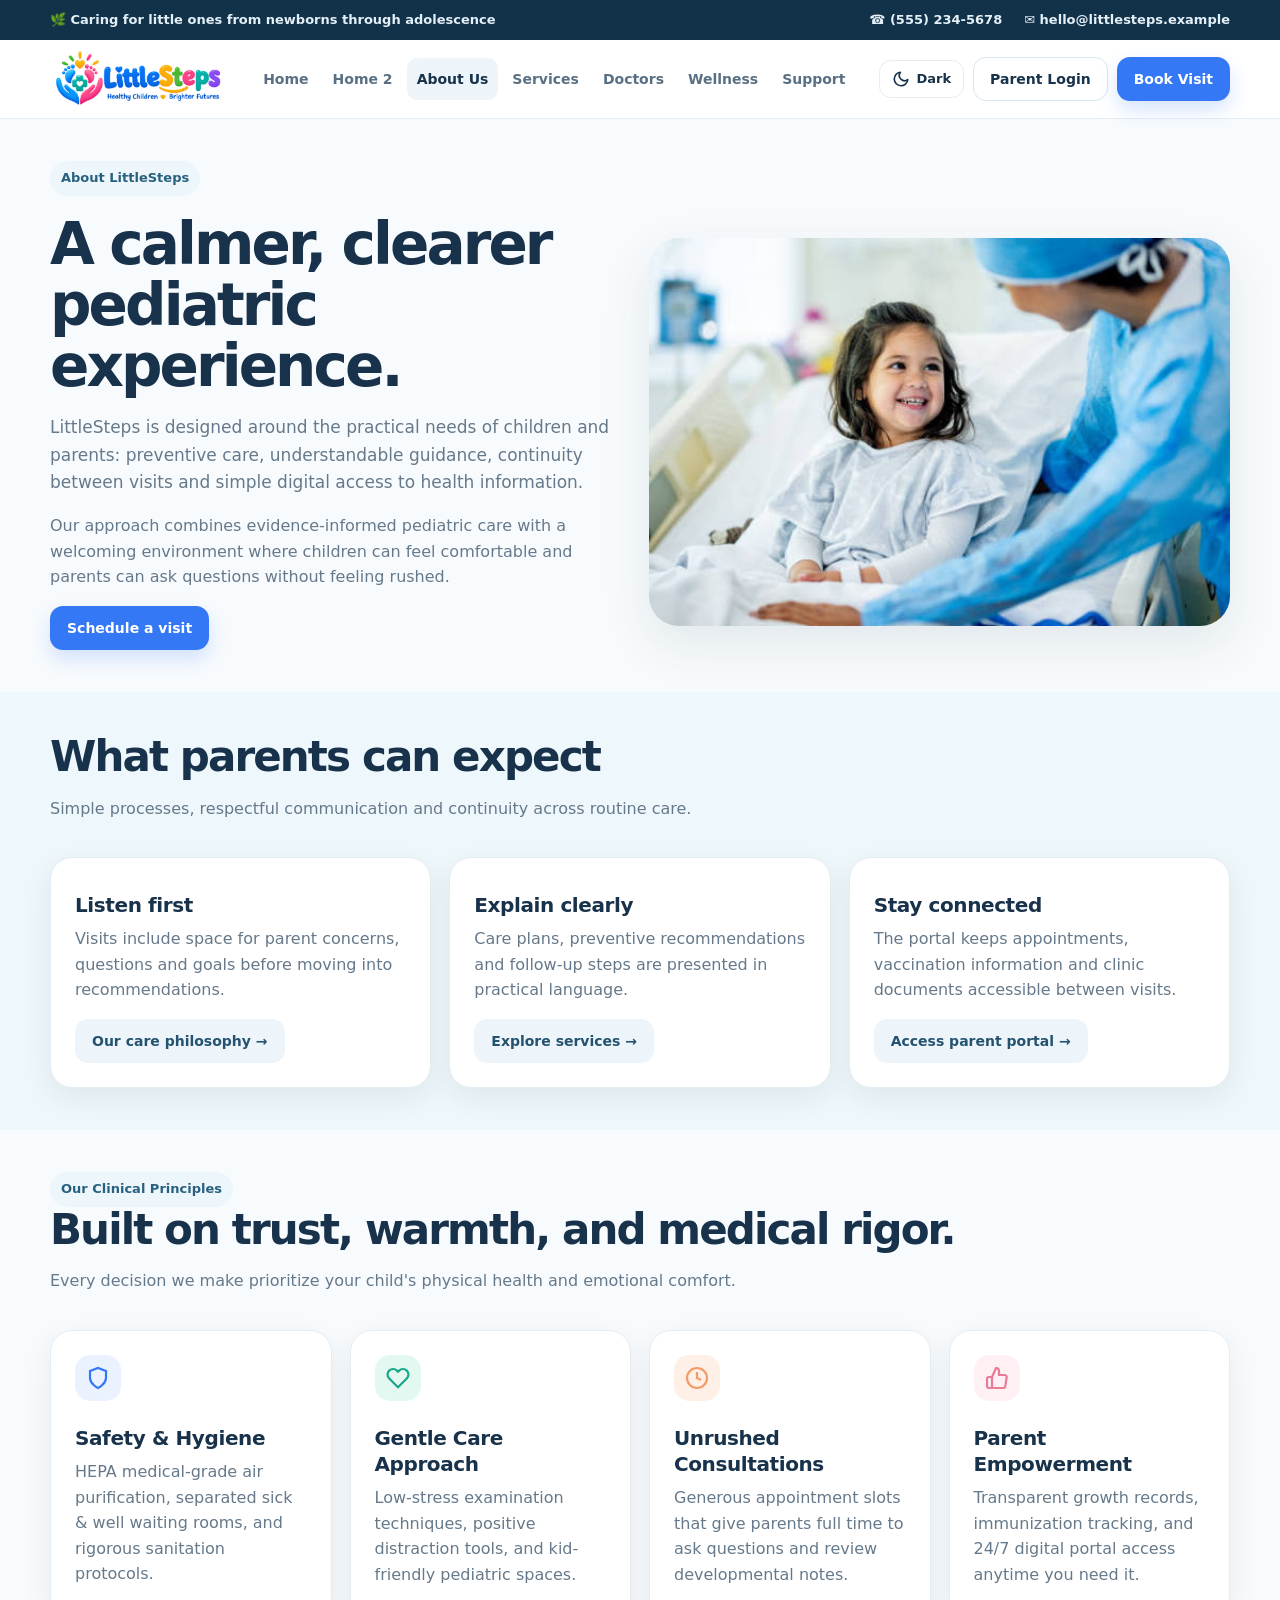
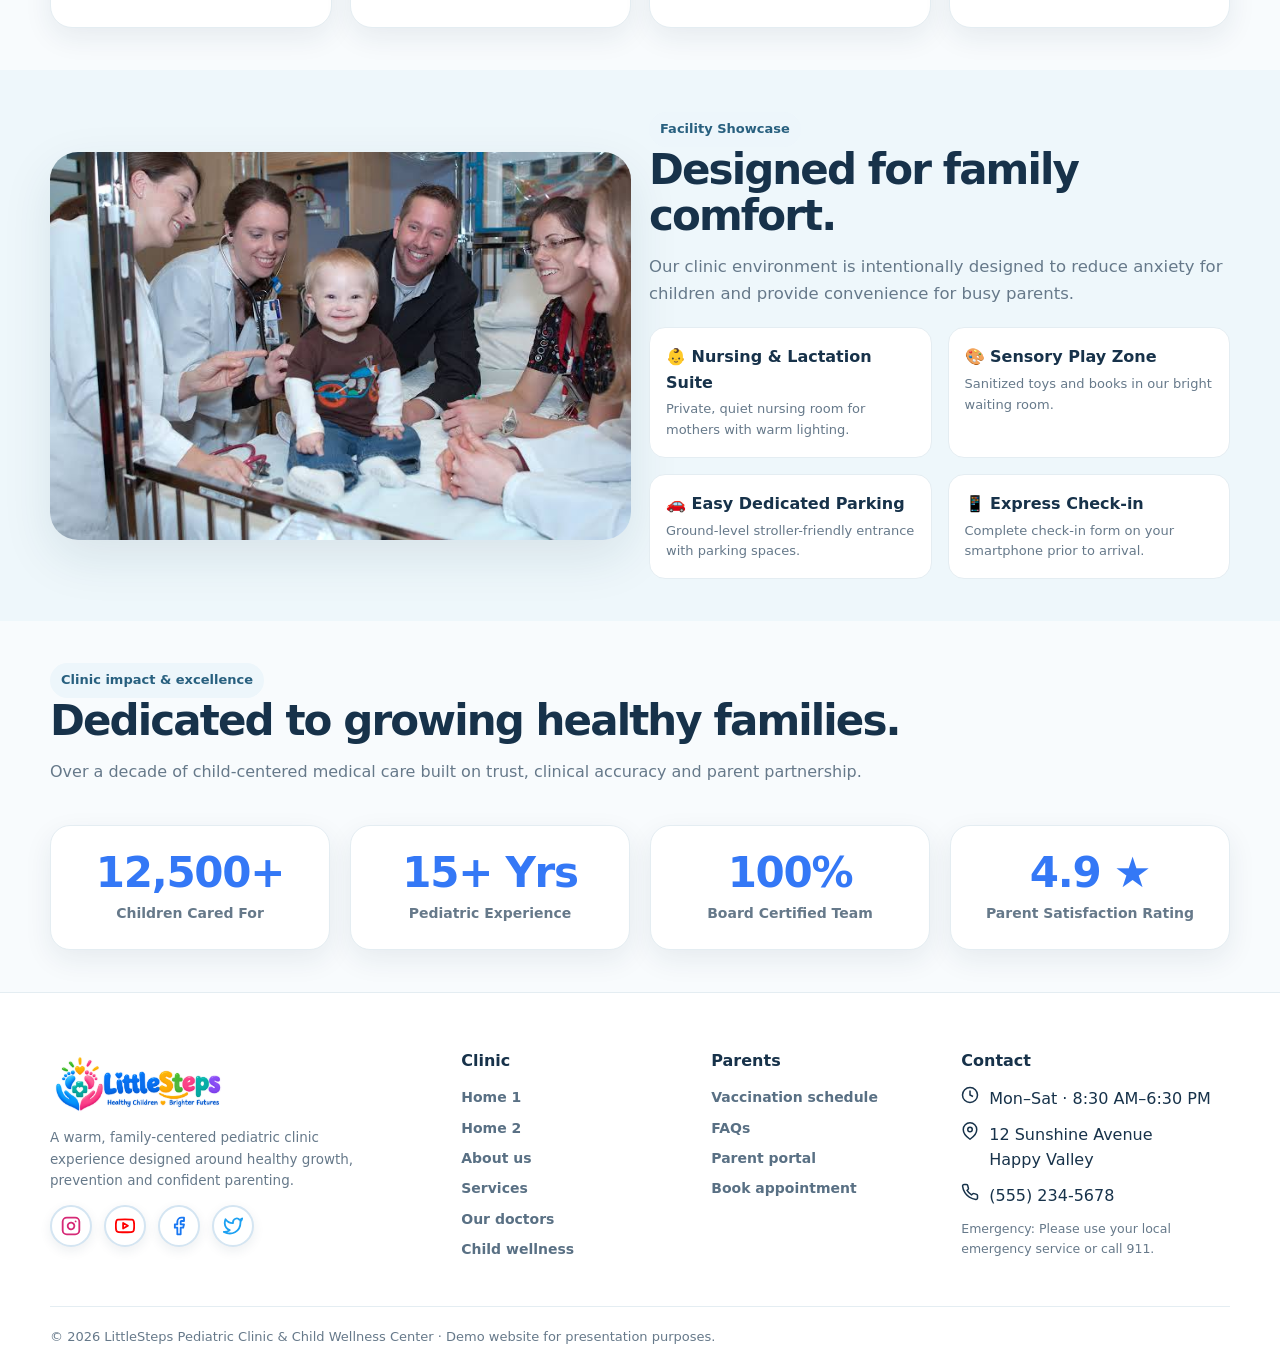
==== commit 4496a772: "intcorrections" ====
--- a/about.html
+++ b/about.html
@@ -7,30 +7,56 @@
     <title>About Us | LittleSteps Pediatric Clinic</title>
     <meta name="description"
         content="LittleSteps pediatric clinic website with child wellness, vaccination, appointments and parent portal.">
+    <link rel="icon" type="image/png" href="assets/favicon.png">
     <link rel="stylesheet" href="assets/styles.css">
 </head>
 
 <body>
     <div class="topbar">
         <div class="container"><span>🌿 Caring for little ones from newborns through adolescence</span>
-            <div class="toplinks"><span>☎ (000) 000-0000</span><span>✉ hello@littlesteps.example</span></div>
+            <div class="toplinks"><span>☎ (555) 234-5678</span><span>✉ hello@littlesteps.example</span></div>
         </div>
     </div>
     <header class="site-header">
         <div class="container nav"><a class="logo" href="index.html"><img src="assets/logo.png"
                     alt="LittleSteps Pediatric Clinic" class="logo-img"></a>
-            <nav class="navlinks"><a class="" href="index.html">Home</a><a class="active" href="about.html">About
-                    Us</a><a class="" href="services.html">Services</a><a class="" href="doctors.html">Doctors</a><a
-                    class="" href="wellness.html">Wellness</a><a class="" href="contact.html">Support</a></nav>
-            <div class="nav-actions"><a class="btn btn-outline" href="dashboard.html">Parent Login</a><a
-                    class="btn btn-primary" href="login.html">Book Visit</a><button class="hamb" data-menu
-                    aria-label="Open menu">☰</button></div>
+            <nav class="navlinks">
+                <a class="" href="index.html">Home</a>
+                <a class="" href="home-2.html">Home 2</a>
+                <a class="active" href="about.html">About Us</a>
+                <a class="" href="services.html">Services</a>
+                <a class="" href="doctors.html">Doctors</a>
+                <a class="" href="wellness.html">Wellness</a>
+                <a class="" href="contact.html">Support</a>
+            </nav>
+            <div class="nav-actions">
+                <button class="btn-theme" data-theme-btn aria-label="Toggle light or dark theme">
+                    <svg width="18" height="18" viewBox="0 0 24 24" fill="none" stroke="currentColor" stroke-width="2.2" stroke-linecap="round" stroke-linejoin="round"><path d="M21 12.79A9 9 0 1 1 11.21 3 7 7 0 0 0 21 12.79z"></path></svg>
+                    <span class="theme-btn-text">Dark</span>
+                </button>
+                <a class="btn btn-outline" href="dashboard.html">Parent Login</a>
+                <a class="btn btn-primary" href="login.html">Book Visit</a>
+                <button class="hamb" data-menu aria-label="Open menu">☰</button>
+            </div>
         </div>
         <div class="mobile-nav" id="mobileNav">
-            <div class="container"><a class="" href="index.html">Home</a><a class="active" href="about.html">About
-                    Us</a><a class="" href="services.html">Services</a><a class="" href="doctors.html">Doctors</a><a
-                    class="" href="wellness.html">Wellness</a><a class="" href="contact.html">Support</a><a
-                    href="dashboard.html">Parent Login</a><a href="login.html">Book a Visit</a></div>
+            <div class="container">
+                <a class="" href="index.html">Home</a>
+                <a class="" href="home-2.html">Home 2</a>
+                <a class="active" href="about.html">About Us</a>
+                <a class="" href="services.html">Services</a>
+                <a class="" href="doctors.html">Doctors</a>
+                <a class="" href="wellness.html">Wellness</a>
+                <a class="" href="contact.html">Support</a>
+                <div class="mobile-actions" style="display:flex;flex-direction:column;gap:10px;margin-top:14px">
+                    <button class="btn-theme" data-theme-btn aria-label="Toggle light or dark theme" style="width:100%;justify-content:center">
+                        <svg width="18" height="18" viewBox="0 0 24 24" fill="none" stroke="currentColor" stroke-width="2.2" stroke-linecap="round" stroke-linejoin="round"><path d="M21 12.79A9 9 0 1 1 11.21 3 7 7 0 0 0 21 12.79z"></path></svg>
+                        <span class="theme-btn-text">Dark Mode</span>
+                    </button>
+                    <a class="btn btn-outline" href="dashboard.html">Parent Login</a>
+                    <a class="btn btn-primary" href="login.html">Book a Visit</a>
+                </div>
+            </div>
         </div>
     </header>
     <main class="page">
@@ -84,6 +110,82 @@
                 </div>
             </div>
         </section>
+
+        <!-- New Enhanced Section 1: Core Clinical Values -->
+        <section class="section">
+            <div class="container">
+                <div class="section-head">
+                    <div>
+                        <span class="eyebrow">Our Clinical Principles</span>
+                        <h2>Built on trust, warmth, and medical rigor.</h2>
+                        <p>Every decision we make prioritize your child's physical health and emotional comfort.</p>
+                    </div>
+                </div>
+                <div class="grid-4">
+                    <div class="card">
+                        <div class="service-icon icon-blue" style="margin-bottom:14px">
+                            <svg width="24" height="24" viewBox="0 0 24 24" fill="none" stroke="currentColor" stroke-width="2.2"><path d="M12 22s8-4 8-10V5l-8-3-8 3v7c0 6 8 10 8 10z"></path></svg>
+                        </div>
+                        <h3>Safety & Hygiene</h3>
+                        <p>HEPA medical-grade air purification, separated sick & well waiting rooms, and rigorous sanitation protocols.</p>
+                    </div>
+                    <div class="card">
+                        <div class="service-icon icon-mint" style="margin-bottom:14px">
+                            <svg width="24" height="24" viewBox="0 0 24 24" fill="none" stroke="currentColor" stroke-width="2.2"><path d="M20.84 4.61a5.5 5.5 0 0 0-7.78 0L12 5.67l-1.06-1.06a5.5 5.5 0 0 0-7.78 7.78l1.06 1.06L12 21.23l7.78-7.78 1.06-1.06a5.5 5.5 0 0 0 0-7.78z"></path></svg>
+                        </div>
+                        <h3>Gentle Care Approach</h3>
+                        <p>Low-stress examination techniques, positive distraction tools, and kid-friendly pediatric spaces.</p>
+                    </div>
+                    <div class="card">
+                        <div class="service-icon icon-peach" style="margin-bottom:14px">
+                            <svg width="24" height="24" viewBox="0 0 24 24" fill="none" stroke="currentColor" stroke-width="2.2"><circle cx="12" cy="12" r="10"></circle><polyline points="12 6 12 12 16 14"></polyline></svg>
+                        </div>
+                        <h3>Unrushed Consultations</h3>
+                        <p>Generous appointment slots that give parents full time to ask questions and review developmental notes.</p>
+                    </div>
+                    <div class="card">
+                        <div class="service-icon icon-rose" style="margin-bottom:14px">
+                            <svg width="24" height="24" viewBox="0 0 24 24" fill="none" stroke="currentColor" stroke-width="2.2"><path d="M14 9V5a3 3 0 0 0-3-3l-4 9v11h11.28a2 2 0 0 0 2-1.7l1.38-9a2 2 0 0 0-2-2.3zM7 22H4a2 2 0 0 1-2-2v-7a2 2 0 0 1 2-2h3"></path></svg>
+                        </div>
+                        <h3>Parent Empowerment</h3>
+                        <p>Transparent growth records, immunization tracking, and 24/7 digital portal access anytime you need it.</p>
+                    </div>
+                </div>
+            </div>
+        </section>
+
+        <!-- New Enhanced Section 2: Clinic Facilities & Amenities -->
+        <section class="section alt">
+            <div class="container">
+                <div class="grid-2" style="align-items:center">
+                    <img src="assets/familyhome.jfif" alt="Modern pediatric clinic interior and amenities" style="width:100%;border-radius:28px;box-shadow:var(--shadow)">
+                    <div>
+                        <span class="eyebrow">Facility Showcase</span>
+                        <h2>Designed for family comfort.</h2>
+                        <p style="color:var(--muted);font-size:16.5px">Our clinic environment is intentionally designed to reduce anxiety for children and provide convenience for busy parents.</p>
+                        <div style="display:grid;grid-template-columns:1fr 1fr;gap:16px;margin-top:20px">
+                            <div style="background:var(--white);padding:16px;border-radius:16px;border:1px solid var(--line)">
+                                <h4 style="margin:0 0 4px">👶 Nursing & Lactation Suite</h4>
+                                <p style="margin:0;font-size:13px;color:var(--muted)">Private, quiet nursing room for mothers with warm lighting.</p>
+                            </div>
+                            <div style="background:var(--white);padding:16px;border-radius:16px;border:1px solid var(--line)">
+                                <h4 style="margin:0 0 4px">🎨 Sensory Play Zone</h4>
+                                <p style="margin:0;font-size:13px;color:var(--muted)">Sanitized toys and books in our bright waiting room.</p>
+                            </div>
+                            <div style="background:var(--white);padding:16px;border-radius:16px;border:1px solid var(--line)">
+                                <h4 style="margin:0 0 4px">🚗 Easy Dedicated Parking</h4>
+                                <p style="margin:0;font-size:13px;color:var(--muted)">Ground-level stroller-friendly entrance with parking spaces.</p>
+                            </div>
+                            <div style="background:var(--white);padding:16px;border-radius:16px;border:1px solid var(--line)">
+                                <h4 style="margin:0 0 4px">📱 Express Check-in</h4>
+                                <p style="margin:0;font-size:13px;color:var(--muted)">Complete check-in form on your smartphone prior to arrival.</p>
+                            </div>
+                        </div>
+                    </div>
+                </div>
+            </div>
+        </section>
+
         <section class="section">
             <div class="container">
                 <div class="section-head">
@@ -121,10 +223,29 @@
                             alt="LittleSteps Pediatric Clinic" class="logo-img"></a>
                     <p style="max-width:330px">A warm, family-centered pediatric clinic experience designed around
                         healthy growth, prevention and confident parenting.</p>
+                    <div class="footer-social-row">
+                        <a href="https://instagram.com" target="_blank" rel="noopener" class="social-icon instagram" title="Follow us on Instagram" aria-label="Instagram">
+                            <svg width="18" height="18" viewBox="0 0 24 24" fill="none" stroke="currentColor" stroke-width="2" stroke-linecap="round" stroke-linejoin="round"><rect x="2" y="2" width="20" height="20" rx="5" ry="5"></rect><path d="M16 11.37A4 4 0 1 1 12.63 8 4 4 0 0 1 16 11.37z"></path><line x1="17.5" y1="6.5" x2="17.51" y2="6.5"></line></svg>
+                        </a>
+                        <a href="https://youtube.com" target="_blank" rel="noopener" class="social-icon youtube" title="Subscribe on YouTube" aria-label="YouTube">
+                            <svg width="18" height="18" viewBox="0 0 24 24" fill="none" stroke="currentColor" stroke-width="2" stroke-linecap="round" stroke-linejoin="round"><path d="M22.54 6.42a2.78 2.78 0 0 0-1.94-2C18.88 4 12 4 12 4s-6.88 0-8.6.46a2.78 2.78 0 0 0-1.94 2A29 29 0 0 0 1 11.75a29 29 0 0 0 .46 5.33A2.78 2.78 0 0 0 3.4 19c1.72.46 8.6.46 8.6.46s6.88 0 8.6-.46a2.78 2.78 0 0 0 1.94-2 29 29 0 0 0 .46-5.25 29 29 0 0 0-.46-5.33z"></path><polygon points="9.75 15.02 15.5 11.75 9.75 8.48 9.75 15.02"></polygon></svg>
+                        </a>
+                        <a href="https://facebook.com" target="_blank" rel="noopener" class="social-icon facebook" title="Follow us on Facebook" aria-label="Facebook">
+                            <svg width="18" height="18" viewBox="0 0 24 24" fill="none" stroke="currentColor" stroke-width="2" stroke-linecap="round" stroke-linejoin="round"><path d="M18 2h-3a5 5 0 0 0-5 5v3H7v4h3v8h4v-8h3l1-4h-4V7a1 1 0 0 1 1-1h3z"></path></svg>
+                        </a>
+                        <a href="https://twitter.com" target="_blank" rel="noopener" class="social-icon twitter" title="Follow us on Twitter" aria-label="Twitter">
+                            <svg width="18" height="18" viewBox="0 0 24 24" fill="none" stroke="currentColor" stroke-width="2" stroke-linecap="round" stroke-linejoin="round"><path d="M23 3a10.9 10.9 0 0 1-3.14 1.53 4.48 4.48 0 0 0-7.86 3v1A10.66 10.66 0 0 1 3 4s-4 9 5 13a11.64 11.64 0 0 1-7 2c9 5 20 0 20-11.5a4.5 4.5 0 0 0-.08-.83A7.72 7.72 0 0 0 23 3z"></path></svg>
+                        </a>
+                    </div>
                 </div>
                 <div>
-                    <h4>Clinic</h4><a href="about.html">About us</a><a href="services.html">Services</a><a
-                        href="doctors.html">Our doctors</a><a href="wellness.html">Child wellness</a>
+                    <h4>Clinic</h4>
+                    <a href="index.html">Home 1</a>
+                    <a href="home-2.html">Home 2</a>
+                    <a href="about.html">About us</a>
+                    <a href="services.html">Services</a>
+                    <a href="doctors.html">Our doctors</a>
+                    <a href="wellness.html">Child wellness</a>
                 </div>
                 <div>
                     <h4>Parents</h4><a href="wellness.html#vaccines">Vaccination schedule</a><a
@@ -133,9 +254,19 @@
                 </div>
                 <div>
                     <h4>Contact</h4>
-                    <p>Mon–Sat · 8:30 AM–6:30 PM</p>
-                    <p>12 Sunshine Avenue<br>Happy Valley</p>
-                    <p>Emergency: Please use your local emergency service.</p>
+                    <div class="footer-contact-item">
+                        <svg width="18" height="18" viewBox="0 0 24 24" fill="none" stroke="currentColor" stroke-width="2"><circle cx="12" cy="12" r="10"></circle><polyline points="12 6 12 12 16 14"></polyline></svg>
+                        <span>Mon–Sat · 8:30 AM–6:30 PM</span>
+                    </div>
+                    <div class="footer-contact-item">
+                        <svg width="18" height="18" viewBox="0 0 24 24" fill="none" stroke="currentColor" stroke-width="2"><path d="M21 10c0 7-9 13-9 13s-9-6-9-13a9 9 0 0 1 18 0z"></path><circle cx="12" cy="10" r="3"></circle></svg>
+                        <span>12 Sunshine Avenue<br>Happy Valley</span>
+                    </div>
+                    <div class="footer-contact-item">
+                        <svg width="18" height="18" viewBox="0 0 24 24" fill="none" stroke="currentColor" stroke-width="2"><path d="M22 16.92v3a2 2 0 0 1-2.18 2 19.79 19.79 0 0 1-8.63-3.07 19.5 19.5 0 0 1-6-6 19.79 19.79 0 0 1-3.07-8.67A2 2 0 0 1 4.11 2h3a2 2 0 0 1 2 1.72 12.84 12.84 0 0 0 .7 2.81 2 2 0 0 1-.45 2.11L8.09 9.91a16 16 0 0 0 6 6l1.27-1.27a2 2 0 0 1 2.11-.45 12.84 12.84 0 0 0 2.81.7A2 2 0 0 1 22 16.92z"></path></svg>
+                        <span>(555) 234-5678</span>
+                    </div>
+                    <p style="font-size:12.5px;color:var(--muted);margin-top:8px">Emergency: Please use your local emergency service or call 911.</p>
                 </div>
             </div>
             <div class="copyright">© 2026 LittleSteps Pediatric Clinic & Child Wellness Center · Demo website for
--- a/assets/styles.css
+++ b/assets/styles.css
@@ -205,25 +205,59 @@
     height: 44px;
     font-size: 20px;
     color: var(--ink);
-    cursor: pointer
+    cursor: pointer;
+    align-items: center;
+    justify-content: center;
 }
 
 .mobile-nav {
     display: none;
     border-top: 1px solid var(--line);
-    background: #fff
+    background: #fff;
+    box-shadow: 0 10px 24px rgba(18, 50, 74, 0.08);
+}
+
+.mobile-nav.open {
+    display: block !important;
 }
 
 .mobile-nav .container {
-    display: grid;
-    padding: 10px 0 18px
+    display: flex;
+    flex-direction: column;
+    padding: 10px 0 18px;
 }
 
 .mobile-nav a {
-    padding: 12px 4px;
+    padding: 12px 8px;
     border-bottom: 1px solid #eef3f6;
     font-weight: 700;
-    color: #526b7c
+    color: #526b7c;
+    display: block;
+    transition: background 0.2s ease, color 0.2s ease;
+}
+
+.mobile-nav a:hover,
+.mobile-nav a.active {
+    background: #edf5fb;
+    color: var(--blue);
+}
+
+.mobile-actions {
+    display: flex;
+    flex-direction: column;
+    gap: 10px;
+    margin-top: 14px;
+    padding-top: 14px;
+    border-top: 1px solid var(--line);
+}
+
+.mobile-actions .btn {
+    width: 100%;
+    text-align: center;
+    justify-content: center;
+    padding: 12px 16px;
+    border-radius: 12px;
+    font-weight: 800;
 }
 
 .page {
@@ -295,7 +329,7 @@
 }
 
 .feature {
-    background: #fff;
+    background: var(--white);
     border: 1px solid var(--line);
     border-radius: 17px;
     padding: 12px;
@@ -401,7 +435,7 @@
 
 .card,
 .dash-card {
-    background: #fff;
+    background: var(--white);
     border: 1px solid var(--line);
     border-radius: var(--r);
     padding: 24px;
@@ -458,7 +492,7 @@
 }
 
 .stat {
-    background: #fff;
+    background: var(--white);
     border: 1px solid var(--line);
     border-radius: 20px;
     padding: 22px
@@ -576,7 +610,7 @@
     display: grid;
     grid-template-columns: 1.05fr .95fr;
     gap: 0;
-    background: #fff;
+    background: var(--white);
     border: 1px solid var(--line);
     border-radius: 28px;
     overflow: hidden;
@@ -679,7 +713,7 @@
 }
 
 .auth-box {
-    background: #fff;
+    background: var(--white);
     border: 1px solid var(--line);
     border-radius: 28px;
     padding: 34px;
@@ -926,116 +960,100 @@
 .dashboard {
     min-height: 100vh;
     display: grid;
-    grid-template-columns: 255px 1fr;
-    background: #f4f8fa
+    grid-template-columns: 260px 1fr;
+    background: var(--bg);
+    transition: background 0.25s ease;
 }
 
 .sidebar {
-    background: #fff;
+    background: var(--white);
     border-right: 1px solid var(--line);
-    padding: 18px 13px;
+    padding: 24px 16px;
     display: flex;
     flex-direction: column;
     position: sticky;
     top: 0;
     height: 100vh;
     overflow-y: auto;
-    scroll-behavior: smooth
-}
-
-.side-logo {
-    padding: 4px 8px 14px;
-    border-bottom: 1px solid var(--line);
-    margin-bottom: 10px
-}
-
-.side-logo .logo {
-    display: flex;
-    align-items: center;
-}
-
-.side-logo .logo-img {
-    height: 44px;
-    width: auto;
-    max-width: 100%;
-}
-
-.side-profile {
-    padding: 12px
-}
-
-.profile-row,
-.profile-card {
-    display: flex;
-    align-items: center;
-    gap: 12px
-}
-
-.avatar,
-.child-avatar {
-    width: 44px;
-    height: 44px;
+    scroll-behavior: smooth;
+    transition: background 0.25s ease, border-color 0.25s ease;
+}
+
+.side-brand-badge {
+    display: flex;
+    align-items: center;
+    gap: 10px;
+    padding: 12px 16px;
+    background: var(--blue2);
     border-radius: 14px;
-    background: var(--blue2);
-    display: grid;
-    place-items: center;
+    margin-bottom: 22px;
+    border: 1px solid rgba(52, 120, 246, 0.15);
+}
+
+.side-brand-icon {
+    font-size: 20px;
+}
+
+.side-brand-text {
+    font-size: 12px;
     font-weight: 900;
     color: var(--blue);
-    flex: none
-}
-
-.child-avatar {
-    font-size: 22px;
-    background: var(--blue2)
-}
-
-.profile-row small {
-    display: block;
-    color: var(--muted);
-    font-size: 11px
-}
-
-.side-label {
-    padding: 16px 12px 8px;
-    color: #91a0ab;
+    letter-spacing: 0.08em;
     text-transform: uppercase;
-    font-size: 10px;
-    font-weight: 900;
-    letter-spacing: .1em
 }
 
 .side-nav {
-    display: grid;
-    gap: 4px
+    display: flex;
+    flex-direction: column;
+    gap: 6px;
 }
 
 .side-nav button {
     border: 0;
     background: transparent;
-    border-radius: 11px;
-    padding: 11px 12px;
+    border-radius: 14px;
+    padding: 12px 16px;
     text-align: left;
-    color: #607483;
+    color: var(--muted);
+    font-size: 14.5px;
     font-weight: 750;
     cursor: pointer;
     display: flex;
-    gap: 10px;
-    align-items: center
-}
-
-.side-nav button:hover,
+    align-items: center;
+    gap: 12px;
+    transition: all 0.2s cubic-bezier(0.16, 1, 0.3, 1);
+    position: relative;
+}
+
+.side-nav button .nav-icon {
+    font-size: 18px;
+    width: 24px;
+    text-align: center;
+    flex-shrink: 0;
+    transition: transform 0.2s ease;
+}
+
+.side-nav button:hover {
+    background: var(--blue2);
+    color: var(--blue);
+    transform: translateX(3px);
+}
+
 .side-nav button.active {
-    background: #edf5fb;
-    color: var(--blue)
-}
-
-.side-bottom {
-    margin-top: auto
+    background: var(--blue);
+    color: #ffffff !important;
+    font-weight: 800;
+    box-shadow: 0 8px 20px rgba(52, 120, 246, 0.35);
+}
+
+.side-nav button.active .nav-icon {
+    transform: scale(1.15);
 }
 
 .dash-main {
     padding: 30px;
-    min-width: 0
+    min-width: 0;
+    position: relative;
 }
 
 .dash-top {
@@ -1071,7 +1089,7 @@
 }
 
 .metric {
-    background: #fff;
+    background: var(--white);
     border: 1px solid var(--line);
     border-radius: 18px;
     padding: 18px
@@ -1102,7 +1120,7 @@
     align-items: center;
     gap: 13px;
     padding: 14px 0;
-    border-bottom: 1px solid #edf2f5
+    border-bottom: 1px solid var(--line)
 }
 
 .appointment:last-child,
@@ -1136,7 +1154,7 @@
     width: 38px;
     height: 38px;
     border-radius: 12px;
-    background: #edf5fb;
+    background: var(--blue2);
     display: grid;
     place-items: center
 }
@@ -1144,7 +1162,7 @@
 .progress {
     height: 7px;
     border-radius: 99px;
-    background: #edf2f5;
+    background: var(--line);
     overflow: hidden
 }
 
@@ -1159,7 +1177,8 @@
     height: 240px;
     margin-top: 20px;
     border-radius: 17px;
-    background: linear-gradient(#fbfdff, #f5f9fb);
+    background: var(--bg);
+    border: 1px solid var(--line);
     overflow: hidden
 }
 
@@ -1217,17 +1236,58 @@
     cursor: pointer
 }
 
+.dash-menu-btn {
+    display: none;
+    align-items: center;
+    justify-content: center;
+    width: 40px;
+    height: 40px;
+    border-radius: 12px;
+    border: 1px solid var(--line);
+    background: var(--white);
+    color: var(--ink);
+    cursor: pointer;
+    transition: all 0.2s ease;
+    flex-shrink: 0;
+}
+.dash-menu-btn:hover {
+    background: var(--blue2);
+    color: var(--blue);
+    border-color: var(--blue);
+}
+
 .mobile-dash-menu {
-    display: none
+    display: none !important;
+}
+
+@keyframes dashMenuSlideDown {
+    from {
+        opacity: 0;
+        transform: translateY(-8px);
+    }
+    to {
+        opacity: 1;
+        transform: translateY(0);
+    }
 }
 
 @media(max-width:1100px) {
     .navlinks {
-        display: none
+        display: none !important;
+    }
+
+    .nav-actions .btn,
+    .nav-actions .btn-theme {
+        display: none !important;
+    }
+
+    .nav-actions {
+        margin-left: auto;
     }
 
     .hamb {
-        display: block
+        display: inline-flex !important;
+        margin-left: auto;
     }
 
     .hero-grid {
@@ -1332,52 +1392,164 @@
     }
 
     .dashboard {
-        display: block
+        display: block !important;
     }
 
     .sidebar {
-        position: static;
-        height: auto;
-        border-right: 0;
-        border-bottom: 1px solid var(--line);
-        padding: 10px
-    }
-
-    .sidebar .side-label,
-    .sidebar .side-bottom {
-        display: none
-    }
-
-    .side-profile {
-        display: none
-    }
-
-    .sidebar .side-nav {
-        display: none
+        display: none !important;
+    }
+
+    .dash-menu-btn {
+        display: inline-flex !important;
+        margin-left: auto;
+    }
+
+    .dash-top-right {
+        display: none !important;
     }
 
     .mobile-dash-menu {
+        display: none !important;
+    }
+
+    .mobile-dash-menu.open {
+        display: flex !important;
+        flex-direction: column;
+        gap: 6px;
+        position: absolute;
+        top: 80px;
+        left: 14px;
+        right: 14px;
+        z-index: 999;
+        margin: 0;
+        padding: 14px;
+        background: var(--white);
+        border: 1px solid var(--line);
+        border-radius: 20px;
+        box-shadow: 0 20px 50px rgba(0, 0, 0, 0.22);
+        max-height: calc(100vh - 110px);
+        overflow-y: auto;
+        animation: dashMenuSlideDown 0.25s cubic-bezier(0.16, 1, 0.3, 1);
+    }
+
+    .mobile-dash-menu button {
         display: flex;
-        gap: 7px;
-        overflow: auto;
-        padding: 0 0 15px
-    }
-
-    .mobile-dash-menu button {
-        border: 1px solid var(--line);
-        background: #fff;
-        border-radius: 11px;
-        padding: 9px 12px;
-        white-space: nowrap;
-        color: #627487;
-        font-weight: 750
+        align-items: center;
+        gap: 12px;
+        width: 100%;
+        text-align: left;
+        padding: 12px 16px;
+        border-radius: 14px;
+        border: 1px solid transparent;
+        background: transparent;
+        color: var(--muted);
+        font-weight: 750;
+        font-size: 14.5px;
+        cursor: pointer;
+        transition: all 0.2s cubic-bezier(0.16, 1, 0.3, 1);
+        white-space: normal;
+    }
+
+    .mobile-dash-menu button .nav-icon {
+        font-size: 18px;
+        width: 24px;
+        text-align: center;
+        flex-shrink: 0;
+        transition: transform 0.2s ease;
+    }
+
+    .mobile-dash-menu button:hover {
+        background: var(--blue2);
+        color: var(--blue);
     }
 
     .mobile-dash-menu button.active {
-        background: #edf5fb;
-        color: var(--blue);
-        border-color: #d8e9f8
-    }
+        background: var(--blue) !important;
+        color: #ffffff !important;
+        font-weight: 800;
+        border-color: var(--blue);
+        box-shadow: 0 6px 18px rgba(52, 120, 246, 0.35);
+    }
+
+    .mobile-dash-menu button.active .nav-icon {
+        transform: scale(1.15);
+    }
+
+.mobile-user-profile {
+    display: flex;
+    align-items: center;
+    gap: 12px;
+    padding: 10px 14px;
+    background: var(--blue2);
+    border-radius: 14px;
+    border: 1px solid rgba(52, 120, 246, 0.15);
+    margin-bottom: 4px;
+}
+.mobile-user-profile .avatar {
+    width: 36px;
+    height: 36px;
+    border-radius: 50%;
+    background: var(--blue);
+    color: #ffffff;
+    font-weight: 800;
+    font-size: 14px;
+    display: flex;
+    align-items: center;
+    justify-content: center;
+    flex-shrink: 0;
+}
+.mobile-user-profile .user-info {
+    display: flex;
+    flex-direction: column;
+}
+.mobile-user-profile .user-name {
+    font-size: 14.5px;
+    font-weight: 800;
+    color: var(--ink);
+}
+.mobile-user-profile .user-role {
+    font-size: 12px;
+    color: var(--muted);
+}
+
+.mobile-dash-divider {
+    height: 1px;
+    background: var(--line);
+    margin: 6px 0;
+    width: 100%;
+}
+
+.mobile-action-btn {
+    display: flex;
+    align-items: center;
+    gap: 12px;
+    width: 100%;
+    text-align: left;
+    padding: 12px 16px;
+    border-radius: 14px;
+    border: 1px solid transparent;
+    background: transparent;
+    color: var(--muted);
+    font-weight: 750;
+    font-size: 14.5px;
+    cursor: pointer;
+    transition: all 0.2s cubic-bezier(0.16, 1, 0.3, 1);
+    text-decoration: none;
+    box-sizing: border-box;
+}
+.mobile-action-btn .nav-icon {
+    font-size: 18px;
+    width: 24px;
+    text-align: center;
+    flex-shrink: 0;
+    display: inline-flex;
+    align-items: center;
+    justify-content: center;
+}
+.mobile-action-btn:hover {
+    background: var(--blue2);
+    color: var(--blue);
+}
 
     .dash-main {
         padding: 18px 14px
@@ -1588,7 +1760,7 @@
     margin-top: 24px;
 }
 .stat-card {
-    background: #ffffff;
+    background: var(--white);
     border: 1px solid var(--line);
     border-radius: 20px;
     padding: 24px 20px;
@@ -1622,7 +1794,7 @@
     align-items: stretch;
 }
 .journey-card {
-    background: #ffffff;
+    background: var(--white);
     border: 1px solid var(--line);
     border-radius: 20px;
     padding: 26px 22px;
@@ -1666,7 +1838,7 @@
     align-items: stretch;
 }
 .milestone-card {
-    background: #ffffff;
+    background: var(--white);
     border: 1px solid var(--line);
     border-radius: 20px;
     padding: 24px;
@@ -1767,7 +1939,7 @@
     display: flex;
     align-items: center;
     gap: 16px;
-    background: #ffffff;
+    background: var(--white);
     border: 1px solid var(--line);
     border-radius: 18px;
     padding: 16px 20px;
@@ -1783,7 +1955,7 @@
     width: 48px;
     height: 48px;
     border-radius: 14px;
-    background: #edf5fb;
+    background: var(--blue2);
     display: flex;
     align-items: center;
     justify-content: center;
@@ -1812,7 +1984,7 @@
     border-radius: 18px;
     margin-bottom: 12px;
     overflow: hidden;
-    background: #ffffff;
+    background: var(--white);
     transition: border-color 0.25s ease, box-shadow 0.25s ease;
 }
 .faq-item:hover {
@@ -1902,7 +2074,14 @@
     border-bottom: none;
 }
 .table tr:hover td {
-    background: #f9fcfe;
+    background: #edf5fc;
+    color: var(--ink) !important;
+}
+.table tr:hover td b,
+.table tr:hover td strong,
+.table tr:hover td span,
+.table tr:hover td a {
+    color: var(--ink) !important;
 }
 .status.blue {
     display: inline-block;
@@ -1914,7 +2093,7 @@
     font-weight: 800;
 }
 
-/* Social Follow Component */
+/* Social Follow Component & Pixel-Perfect Visible Icons */
 .social-follow {
     margin-top: 18px;
     padding-top: 16px;
@@ -1924,48 +2103,874 @@
     justify-content: space-between;
     gap: 12px;
 }
+
 .social-label {
     font-size: 13.5px;
     font-weight: 800;
     color: var(--blue);
 }
-.social-links {
-    display: flex;
-    align-items: center;
+
+.social-links,
+.footer-social-row {
+    display: flex;
+    align-items: center;
+    gap: 12px;
+    margin-top: 12px;
+}
+
+.social-icon {
+    width: 42px !important;
+    height: 42px !important;
+    min-width: 42px !important;
+    min-height: 42px !important;
+    border-radius: 50% !important;
+    background: #ffffff !important;
+    border: 2px solid #d4e5f2 !important;
+    color: #1e3a52 !important;
+    display: grid !important;
+    place-items: center !important;
+    place-content: center !important;
+    padding: 0 !important;
+    margin: 0 !important;
+    line-height: 0 !important;
+    transition: all 0.25s cubic-bezier(0.16, 1, 0.3, 1) !important;
+    text-decoration: none !important;
+    box-shadow: 0 4px 12px rgba(22, 57, 78, 0.08) !important;
+    position: relative !important;
+    box-sizing: border-box !important;
+    overflow: hidden !important;
+}
+
+.social-icon svg {
+    width: 20px !important;
+    height: 20px !important;
+    max-width: 20px !important;
+    max-height: 20px !important;
+    display: block !important;
+    margin: 0 !important;
+    padding: 0 !important;
+    stroke: currentColor !important;
+    fill: none !important;
+    stroke-width: 2.2px !important;
+    stroke-linecap: round !important;
+    stroke-linejoin: round !important;
+    flex-shrink: 0 !important;
+    pointer-events: none !important;
+    transition: color 0.2s ease, stroke 0.2s ease, transform 0.2s ease !important;
+}
+
+.social-icon:hover {
+    transform: translateY(-4px) scale(1.1) !important;
+}
+
+/* Instagram */
+.social-icon.instagram {
+    color: #d62976 !important;
+}
+.social-icon.instagram:hover {
+    background: linear-gradient(45deg, #f09433, #e6683c, #dc2743, #cc2366, #bc1888) !important;
+    border-color: transparent !important;
+    color: #ffffff !important;
+    box-shadow: 0 8px 24px rgba(220, 39, 67, 0.45) !important;
+}
+.social-icon.instagram:hover svg {
+    stroke: #ffffff !important;
+}
+
+/* YouTube */
+.social-icon.youtube {
+    color: #ff0000 !important;
+}
+.social-icon.youtube:hover {
+    background: #ff0000 !important;
+    border-color: transparent !important;
+    color: #ffffff !important;
+    box-shadow: 0 8px 24px rgba(255, 0, 0, 0.45) !important;
+}
+.social-icon.youtube:hover svg {
+    stroke: #ffffff !important;
+}
+
+/* Facebook */
+.social-icon.facebook {
+    color: #1877f2 !important;
+}
+.social-icon.facebook:hover {
+    background: #1877f2 !important;
+    border-color: transparent !important;
+    color: #ffffff !important;
+    box-shadow: 0 8px 24px rgba(24, 119, 242, 0.45) !important;
+}
+.social-icon.facebook:hover svg {
+    stroke: #ffffff !important;
+}
+
+/* Twitter / X */
+.social-icon.twitter {
+    color: #1da1f2 !important;
+}
+.social-icon.twitter:hover {
+    background: #1da1f2 !important;
+    border-color: transparent !important;
+    color: #ffffff !important;
+    box-shadow: 0 8px 24px rgba(29, 161, 242, 0.45) !important;
+}
+.social-icon.twitter:hover svg {
+    stroke: #ffffff !important;
+}
+
+/* Dark Theme Overrides */
+[data-theme="dark"] .social-icon {
+    background: #142537 !important;
+    border-color: #2a4663 !important;
+    color: #f0f6fa !important;
+    box-shadow: 0 4px 14px rgba(0, 0, 0, 0.4) !important;
+}
+
+[data-theme="dark"] .social-icon.instagram {
+    color: #ff6b9d !important;
+}
+[data-theme="dark"] .social-icon.youtube {
+    color: #ff5555 !important;
+}
+[data-theme="dark"] .social-icon.facebook {
+    color: #4a9eff !important;
+}
+[data-theme="dark"] .social-icon.twitter {
+    color: #50b5ff !important;
+}
+
+[data-theme="dark"] .social-icon:hover {
+    color: #ffffff !important;
+}
+[data-theme="dark"] .social-icon:hover svg {
+    stroke: #ffffff !important;
+}
+
+/* ==========================================================================
+   Dark Theme & Enhancements
+   ========================================================================== */
+[data-theme="dark"] {
+    --ink: #f0f6fa;
+    --ink2: #d8e5ee;
+    --muted: #9baec0;
+    --line: #223a50;
+    --bg: #0c1825;
+    --white: #142537;
+    --blue: #478bf9;
+    --blue2: #1a2f48;
+    --mint2: #133630;
+    --peach2: #38241b;
+    --rose2: #391d27;
+    --navy: #08111c;
+    --shadow: 0 18px 50px rgba(0, 0, 0, .55);
+    --shadow2: 0 10px 28px rgba(0, 0, 0, .40);
+}
+
+[data-theme="dark"] body {
+    background-color: var(--bg);
+    color: var(--ink);
+}
+
+[data-theme="dark"] h1,
+[data-theme="dark"] h2,
+[data-theme="dark"] h3,
+[data-theme="dark"] h4,
+[data-theme="dark"] h5,
+[data-theme="dark"] h6,
+[data-theme="dark"] .card h3,
+[data-theme="dark"] .dash-card h3,
+[data-theme="dark"] .journey-card h3,
+[data-theme="dark"] .milestone-card h3,
+[data-theme="dark"] .doctor-body h3,
+[data-theme="dark"] .section-head h2,
+[data-theme="dark"] .section h2,
+[data-theme="dark"] .stat b,
+[data-theme="dark"] .feature b,
+[data-theme="dark"] .info b,
+[data-theme="dark"] .faq-q,
+[data-theme="dark"] label,
+[data-theme="dark"] th {
+    color: #f0f6fa !important;
+}
+
+[data-theme="dark"] p,
+[data-theme="dark"] .muted,
+[data-theme="dark"] .stat-label,
+[data-theme="dark"] .card p,
+[data-theme="dark"] .journey-card p,
+[data-theme="dark"] .milestone-card p,
+[data-theme="dark"] .doctor-body p,
+[data-theme="dark"] .faq-a,
+[data-theme="dark"] .feature span,
+[data-theme="dark"] .stat span {
+    color: #9baec0 !important;
+}
+
+[data-theme="dark"] .hero {
+    background: radial-gradient(circle at 82% 18%, rgba(24, 168, 137, 0.14) 0 17%, transparent 34%), linear-gradient(180deg, #0b1724, #102133) !important;
+}
+
+[data-theme="dark"] .eyebrow {
+    background: #1e364f !important;
+    color: #64b2ff !important;
+}
+
+[data-theme="dark"] .stat-card {
+    background: #142537 !important;
+    border-color: #223a50 !important;
+}
+
+[data-theme="dark"] .stat-card .stat-number {
+    color: #478bf9 !important;
+}
+
+[data-theme="dark"] .stat-card .stat-label {
+    color: #9baec0 !important;
+}
+
+[data-theme="dark"] .metric {
+    background: #142537 !important;
+    border-color: #223a50 !important;
+    color: #f0f6fa !important;
+}
+
+[data-theme="dark"] .metric b {
+    color: #f0f6fa !important;
+}
+
+[data-theme="dark"] .metric span,
+[data-theme="dark"] .metric small {
+    color: #9baec0 !important;
+}
+
+[data-theme="dark"] .chart {
+    background: #0d1e2e !important;
+    border-color: #1e3a50 !important;
+}
+
+[data-theme="dark"] .auth-page {
+    background: #0b1724 !important;
+}
+
+[data-theme="dark"] .auth-box {
+    background: #142537 !important;
+    border-color: #223a50 !important;
+    color: #f0f6fa !important;
+    box-shadow: 0 18px 50px rgba(0, 0, 0, 0.55) !important;
+}
+
+[data-theme="dark"] .auth-box h1,
+[data-theme="dark"] .auth-box h2 {
+    color: #f0f6fa !important;
+}
+
+[data-theme="dark"] .auth-box p,
+[data-theme="dark"] .auth-switch,
+[data-theme="dark"] .auth-options label {
+    color: #9baec0 !important;
+}
+
+[data-theme="dark"] .auth-switch a,
+[data-theme="dark"] .forgot-link {
+    color: #478bf9 !important;
+}
+
+[data-theme="dark"] .auth-switch a:hover,
+[data-theme="dark"] .forgot-link:hover {
+    color: #64b2ff !important;
+}
+
+[data-theme="dark"] .card,
+[data-theme="dark"] .dash-card,
+[data-theme="dark"] .journey-card,
+[data-theme="dark"] .milestone-card,
+[data-theme="dark"] .info,
+[data-theme="dark"] .faq-item,
+[data-theme="dark"] .feature,
+[data-theme="dark"] .stat,
+[data-theme="dark"] .doctor,
+[data-theme="dark"] .photo-feature,
+[data-theme="dark"] .service-card,
+[data-theme="dark"] .program-card,
+[data-theme="dark"] .review-card,
+[data-theme="dark"] .map-section,
+[data-theme="dark"] .map-header,
+[data-theme="dark"] .dash-top-bar,
+[data-theme="dark"] .table-wrap,
+[data-theme="dark"] .btn-social-auth {
+    background: #142537 !important;
+    border-color: #223a50 !important;
+    color: #f0f6fa !important;
+}
+
+[data-theme="dark"] .card:hover,
+[data-theme="dark"] .journey-card:hover,
+[data-theme="dark"] .milestone-card:hover,
+[data-theme="dark"] .info:hover,
+[data-theme="dark"] .faq-item:hover,
+[data-theme="dark"] .feature:hover,
+[data-theme="dark"] .stat:hover,
+[data-theme="dark"] .doctor:hover,
+[data-theme="dark"] .btn-social-auth:hover {
+    background: #182c40 !important;
+    border-color: #478bf9 !important;
+    box-shadow: 0 12px 30px rgba(0, 0, 0, 0.5) !important;
+}
+
+[data-theme="dark"] .card:hover h1,
+[data-theme="dark"] .card:hover h2,
+[data-theme="dark"] .card:hover h3,
+[data-theme="dark"] .card:hover h4,
+[data-theme="dark"] .journey-card:hover h3,
+[data-theme="dark"] .milestone-card:hover h3,
+[data-theme="dark"] .info:hover b,
+[data-theme="dark"] .info:hover span,
+[data-theme="dark"] .doctor:hover h3 {
+    color: #ffffff !important;
+}
+
+[data-theme="dark"] .info-icon,
+[data-theme="dark"] .faq-q span,
+[data-theme="dark"] .journey-step-badge {
+    background: #1e364f !important;
+    color: #478bf9 !important;
+}
+
+[data-theme="dark"] .info span {
+    color: #f0f6fa !important;
+}
+
+[data-theme="dark"] .pill {
+    background: #1d354d !important;
+    color: #b0c6d9 !important;
+}
+
+[data-theme="dark"] .table th {
+    background: #1e364f !important;
+    color: #64b2ff !important;
+    border-bottom-color: #223a50 !important;
+}
+
+[data-theme="dark"] .table td {
+    color: #f0f6fa !important;
+    border-bottom-color: #1e3a50 !important;
+}
+
+[data-theme="dark"] .table tr:hover,
+[data-theme="dark"] .table tr:hover td,
+[data-theme="dark"] .table tbody tr:hover td,
+[data-theme="dark"] .table-wrap tr:hover td {
+    background: #1c3854 !important;
+    color: #ffffff !important;
+}
+
+[data-theme="dark"] .table tr:hover td b,
+[data-theme="dark"] .table tr:hover td strong,
+[data-theme="dark"] .table tr:hover td span,
+[data-theme="dark"] .table tr:hover td a {
+    color: #ffffff !important;
+}
+
+[data-theme="dark"] .tag-infant { background: rgba(21, 101, 192, 0.3) !important; color: #64b5f6 !important; }
+[data-theme="dark"] .tag-toddler { background: rgba(46, 125, 50, 0.3) !important; color: #81c784 !important; }
+[data-theme="dark"] .tag-preschool { background: rgba(230, 81, 0, 0.3) !important; color: #ffb74d !important; }
+[data-theme="dark"] .tag-school { background: rgba(123, 31, 162, 0.3) !important; color: #ba68c8 !important; }
+
+[data-theme="dark"] .site-header {
+    background: rgba(20, 37, 55, 0.94);
+    border-bottom: 1px solid rgba(34, 58, 80, 0.9);
+}
+
+[data-theme="dark"] .topbar {
+    background: #08111c;
+    color: #cad8e6;
+}
+
+[data-theme="dark"] .navlinks a {
+    color: #9baec0;
+}
+
+[data-theme="dark"] .navlinks a:hover,
+[data-theme="dark"] .navlinks a.active {
+    background: #1d354d;
+    color: #ffffff;
+}
+
+[data-theme="dark"] .btn-outline {
+    background: #142537 !important;
+    border-color: #2a4663 !important;
+    color: #f0f6fa !important;
+}
+
+[data-theme="dark"] .btn-outline:hover {
+    background: #1f3750 !important;
+    border-color: #478bf9 !important;
+    color: #ffffff !important;
+}
+
+[data-theme="dark"] .btn-soft {
+    background: #1d364f !important;
+    color: #64b2ff !important;
+}
+
+[data-theme="dark"] .btn-soft:hover {
+    background: #254668 !important;
+    color: #ffffff !important;
+}
+
+[data-theme="dark"] .dash-profile-badge {
+    background: #1e364f !important;
+    border-color: #2a4663 !important;
+}
+
+[data-theme="dark"] .dash-profile-badge .profile-name {
+    color: #f0f6fa !important;
+}
+
+[data-theme="dark"] .dashboard {
+    background: #0b1724 !important;
+}
+
+[data-theme="dark"] .sidebar {
+    background: #142537 !important;
+    border-right-color: #223a50 !important;
+}
+
+[data-theme="dark"] .side-brand-badge {
+    background: #1e364f !important;
+    border-color: #2a4663 !important;
+}
+
+[data-theme="dark"] .side-brand-text {
+    color: #64b2ff !important;
+}
+
+[data-theme="dark"] .side-nav button {
+    color: #9baec0 !important;
+}
+
+[data-theme="dark"] .side-nav button:hover {
+    background: #1e364f !important;
+    color: #64b2ff !important;
+}
+
+[data-theme="dark"] .side-nav button.active {
+    background: #3478f6 !important;
+    color: #ffffff !important;
+    box-shadow: 0 8px 22px rgba(52, 120, 246, 0.45) !important;
+}
+
+[data-theme="dark"] .dash-main {
+    background: #0b1724 !important;
+}
+
+[data-theme="dark"] .dash-top-bar {
+    background: #142537 !important;
+    border-color: #223a50 !important;
+}
+
+[data-theme="dark"] .dash-card,
+[data-theme="dark"] .notice,
+[data-theme="dark"] .appointment,
+[data-theme="dark"] .profile-card {
+    background: #142537 !important;
+    border-color: #223a50 !important;
+    color: #f0f6fa !important;
+}
+
+[data-theme="dark"] .notice {
+    border-bottom-color: #1e3a50 !important;
+}
+
+[data-theme="dark"] .notice-icon {
+    background: #1e364f !important;
+}
+
+[data-theme="dark"] .appointment {
+    background: #182d43 !important;
+    border-color: #24425f !important;
+}
+
+[data-theme="dark"] .progress {
+    background: #1e364f !important;
+}
+
+[data-theme="dark"] .chart path[stroke="#dfe7ee"],
+[data-theme="dark"] .chart path[stroke="#edf2f5"] {
+    stroke: #223a50 !important;
+}
+
+[data-theme="dark"] .note {
+    background: #1a2f48 !important;
+    color: #9baec0 !important;
+    border-color: #254466 !important;
+}
+
+[data-theme="dark"] .dash-menu-btn {
+    background: #182d43 !important;
+    border-color: #223a50 !important;
+    color: #f0f6fa !important;
+}
+
+[data-theme="dark"] .dash-menu-btn:hover {
+    background: #1e364f !important;
+    color: #478bf9 !important;
+    border-color: #478bf9 !important;
+}
+
+[data-theme="dark"] .mobile-dash-menu {
+    background: #142537 !important;
+    border-color: #223a50 !important;
+    box-shadow: 0 12px 30px rgba(0, 0, 0, 0.45) !important;
+}
+
+[data-theme="dark"] .mobile-dash-menu button {
+    background: transparent !important;
+    color: #9baec0 !important;
+    border-color: transparent !important;
+}
+
+[data-theme="dark"] .mobile-dash-menu button:hover {
+    background: #1e364f !important;
+    color: #64b2ff !important;
+}
+
+[data-theme="dark"] .mobile-dash-menu button.active {
+    background: #3478f6 !important;
+    color: #ffffff !important;
+    box-shadow: 0 8px 22px rgba(52, 120, 246, 0.45) !important;
+}
+
+[data-theme="dark"] .mobile-user-profile {
+    background: #1e364f !important;
+    border-color: #2a4663 !important;
+}
+[data-theme="dark"] .mobile-user-profile .user-name {
+    color: #f0f6fa !important;
+}
+[data-theme="dark"] .mobile-user-profile .user-role {
+    color: #9baec0 !important;
+}
+[data-theme="dark"] .mobile-dash-divider {
+    background: #223a50 !important;
+}
+[data-theme="dark"] .mobile-action-btn {
+    color: #9baec0 !important;
+    background: transparent !important;
+    border-color: transparent !important;
+}
+[data-theme="dark"] .mobile-action-btn:hover {
+    background: #1e364f !important;
+    color: #64b2ff !important;
+}
+
+[data-theme="dark"] .hamb {
+    background: #182d43 !important;
+    color: #f0f6fa !important;
+    border: 1px solid #223a50 !important;
+}
+
+[data-theme="dark"] .hamb:hover {
+    background: #1e364f !important;
+    color: #478bf9 !important;
+    border-color: #478bf9 !important;
+}
+
+[data-theme="dark"] .mobile-nav {
+    background: #142537 !important;
+    border-bottom: 1px solid #223a50 !important;
+    box-shadow: 0 14px 35px rgba(0, 0, 0, 0.55) !important;
+}
+
+[data-theme="dark"] .mobile-nav a {
+    color: #d0e1f0 !important;
+    border-bottom: 1px solid #1e364f !important;
+}
+
+[data-theme="dark"] .mobile-nav a:hover {
+    background: #1e364f !important;
+    color: #64b2ff !important;
+}
+
+[data-theme="dark"] .mobile-nav a.active {
+    background: #3478f6 !important;
+    color: #ffffff !important;
+    font-weight: 800;
+}
+
+[data-theme="dark"] .footer {
+    background: #08111c;
+    color: #9baec0;
+    border-top: 1px solid #1a2f48;
+}
+
+[data-theme="dark"] .footer-grid h4 {
+    color: #f0f6fa !important;
+}
+
+[data-theme="dark"] .footer-grid a {
+    color: #9baec0;
+}
+
+[data-theme="dark"] .footer-grid a:hover {
+    color: #478bf9;
+}
+
+[data-theme="dark"] .section.alt {
+    background: #0f1f30;
+}
+
+[data-theme="dark"] input,
+[data-theme="dark"] select,
+[data-theme="dark"] textarea {
+    background: #182d43 !important;
+    border-color: #274461 !important;
+    color: #f0f6fa !important;
+}
+
+[data-theme="dark"] input::placeholder,
+[data-theme="dark"] textarea::placeholder {
+    color: #6b8296 !important;
+}
+
+[data-theme="dark"] .faq-item {
+    border-bottom-color: #223a50;
+}
+
+/* Theme Toggle Button */
+.btn-theme {
+    background: transparent;
+    border: 1px solid var(--line);
+    color: var(--ink);
+    border-radius: 12px;
+    padding: 8px 12px;
+    display: inline-flex;
+    align-items: center;
+    gap: 6px;
+    font-size: 13px;
+    font-weight: 700;
+    cursor: pointer;
+    transition: all 0.2s ease;
+}
+
+.btn-theme:hover {
+    background: var(--blue2);
+    border-color: var(--blue);
+    color: var(--blue);
+}
+
+[data-theme="dark"] .btn-theme {
+    background: #182d43 !important;
+    border-color: #2a4663 !important;
+    color: #f0f6fa !important;
+}
+
+[data-theme="dark"] .btn-theme:hover {
+    background: #1e364f !important;
+    border-color: #478bf9 !important;
+    color: #64b2ff !important;
+}
+
+.theme-btn-text {
+    font-size: 13px;
+    font-weight: 700;
+}
+
+/* Back to Top Button */
+.back-to-top {
+    position: fixed;
+    bottom: 28px;
+    right: 28px;
+    z-index: 99;
+    width: 48px;
+    height: 48px;
+    border-radius: 50%;
+    background: var(--blue);
+    color: #ffffff;
+    border: none;
+    box-shadow: 0 8px 24px rgba(52, 120, 246, 0.4);
+    cursor: pointer;
+    display: flex;
+    align-items: center;
+    justify-content: center;
+    opacity: 0;
+    visibility: hidden;
+    transform: translateY(16px);
+    transition: all 0.3s cubic-bezier(0.16, 1, 0.3, 1);
+}
+
+.back-to-top.show {
+    opacity: 1;
+    visibility: visible;
+    transform: translateY(0);
+}
+
+.back-to-top:hover {
+    background: #2366df;
+    transform: translateY(-3px);
+    box-shadow: 0 12px 28px rgba(52, 120, 246, 0.5);
+}
+
+/* Footer Contact Icons */
+.footer-contact-item {
+    display: flex;
+    align-items: flex-start;
     gap: 10px;
-}
-.social-icon {
-    width: 38px;
-    height: 38px;
+    margin-bottom: 10px;
+}
+
+/* Social Login / Auth Buttons */
+.social-auth-divider {
+    display: flex;
+    align-items: center;
+    text-align: center;
+    margin: 20px 0 16px;
+    color: var(--muted);
+    font-size: 13px;
+    font-weight: 600;
+}
+
+.social-auth-divider::before,
+.social-auth-divider::after {
+    content: '';
+    flex: 1;
+    border-bottom: 1px solid var(--line);
+}
+
+.social-auth-divider span {
+    padding: 0 12px;
+}
+
+.social-auth-grid {
+    display: grid;
+    grid-template-columns: repeat(3, 1fr);
+    gap: 10px;
+    margin-bottom: 16px;
+}
+
+.btn-social-auth {
+    display: flex;
+    align-items: center;
+    justify-content: center;
+    gap: 8px;
+    height: 42px;
+    border: 1px solid var(--line);
+    border-radius: 12px;
+    background: var(--white);
+    color: var(--ink);
+    font-size: 13px;
+    font-weight: 700;
+    cursor: pointer;
+    transition: all 0.2s ease;
+    text-decoration: none;
+}
+
+.btn-social-auth:hover {
+    border-color: var(--blue);
+    background: var(--blue2);
+    transform: translateY(-1px);
+}
+
+/* Support Page Map Container */
+.map-section {
+    margin-top: 40px;
+    border-radius: 24px;
+    overflow: hidden;
+    box-shadow: var(--shadow);
+    border: 1px solid var(--line);
+    background: var(--white);
+}
+
+.map-header {
+    padding: 20px 24px;
+    background: var(--white);
+    border-bottom: 1px solid var(--line);
+    display: flex;
+    align-items: center;
+    justify-content: space-between;
+    flex-wrap: wrap;
+    gap: 12px;
+}
+
+.map-frame-wrapper {
+    width: 100%;
+    height: 380px;
+    position: relative;
+}
+
+.map-frame-wrapper iframe {
+    width: 100%;
+    height: 100%;
+    border: none;
+}
+
+/* Dashboard Top Navigation & Responsive Sidebar */
+.dash-top-bar {
+    display: flex;
+    align-items: center;
+    justify-content: space-between;
+    padding: 14px 24px;
+    background: var(--white);
+    border-bottom: 1px solid var(--line);
+    margin-bottom: 24px;
+    border-radius: 16px;
+    box-shadow: var(--shadow2);
+}
+
+.dash-top-right {
+    display: flex;
+    align-items: center;
+    gap: 14px;
+    margin-left: auto;
+}
+
+.dash-profile-badge {
+    display: flex;
+    align-items: center;
+    gap: 10px;
+    padding: 6px 14px;
+    background: var(--blue2);
+    border-radius: 999px;
+    border: 1px solid rgba(52, 120, 246, 0.2);
+}
+
+.dash-profile-badge .avatar {
+    width: 32px;
+    height: 32px;
     border-radius: 50%;
-    background: #edf5fb;
-    color: #436279;
+    background: var(--blue);
+    color: #ffffff;
+    font-weight: 800;
+    font-size: 13px;
     display: flex;
     align-items: center;
     justify-content: center;
-    transition: all 0.25s ease;
-    text-decoration: none;
-}
-.social-icon:hover {
-    transform: translateY(-3px);
-}
-.social-icon.instagram:hover {
-    background: linear-gradient(45deg, #f09433, #e6683c, #dc2743, #cc2366, #bc1888);
-    color: #ffffff;
-    box-shadow: 0 6px 16px rgba(220, 39, 67, 0.35);
-}
-.social-icon.youtube:hover {
-    background: #ff0000;
-    color: #ffffff;
-    box-shadow: 0 6px 16px rgba(255, 0, 0, 0.35);
-}
-.social-icon.facebook:hover {
-    background: #1877f2;
-    color: #ffffff;
-    box-shadow: 0 6px 16px rgba(24, 119, 242, 0.35);
-}
-.social-icon.twitter:hover {
-    background: #1da1f2;
-    color: #ffffff;
-    box-shadow: 0 6px 16px rgba(29, 161, 242, 0.35);
+}
+
+.dash-profile-badge .profile-name {
+    font-size: 14px;
+    font-weight: 800;
+    color: var(--ink);
+}
+
+/* Mobile & Tablet Spacing Optimizations */
+@media (max-width: 768px) {
+    .page section:last-of-type {
+        padding-bottom: 30px !important;
+        margin-bottom: 0 !important;
+    }
+    
+    .footer {
+        margin-top: 10px !important;
+    }
+    
+    .social-auth-grid {
+        grid-template-columns: 1fr;
+    }
+
+    .dash-top-bar {
+        flex-wrap: wrap;
+        gap: 12px;
+    }
 }
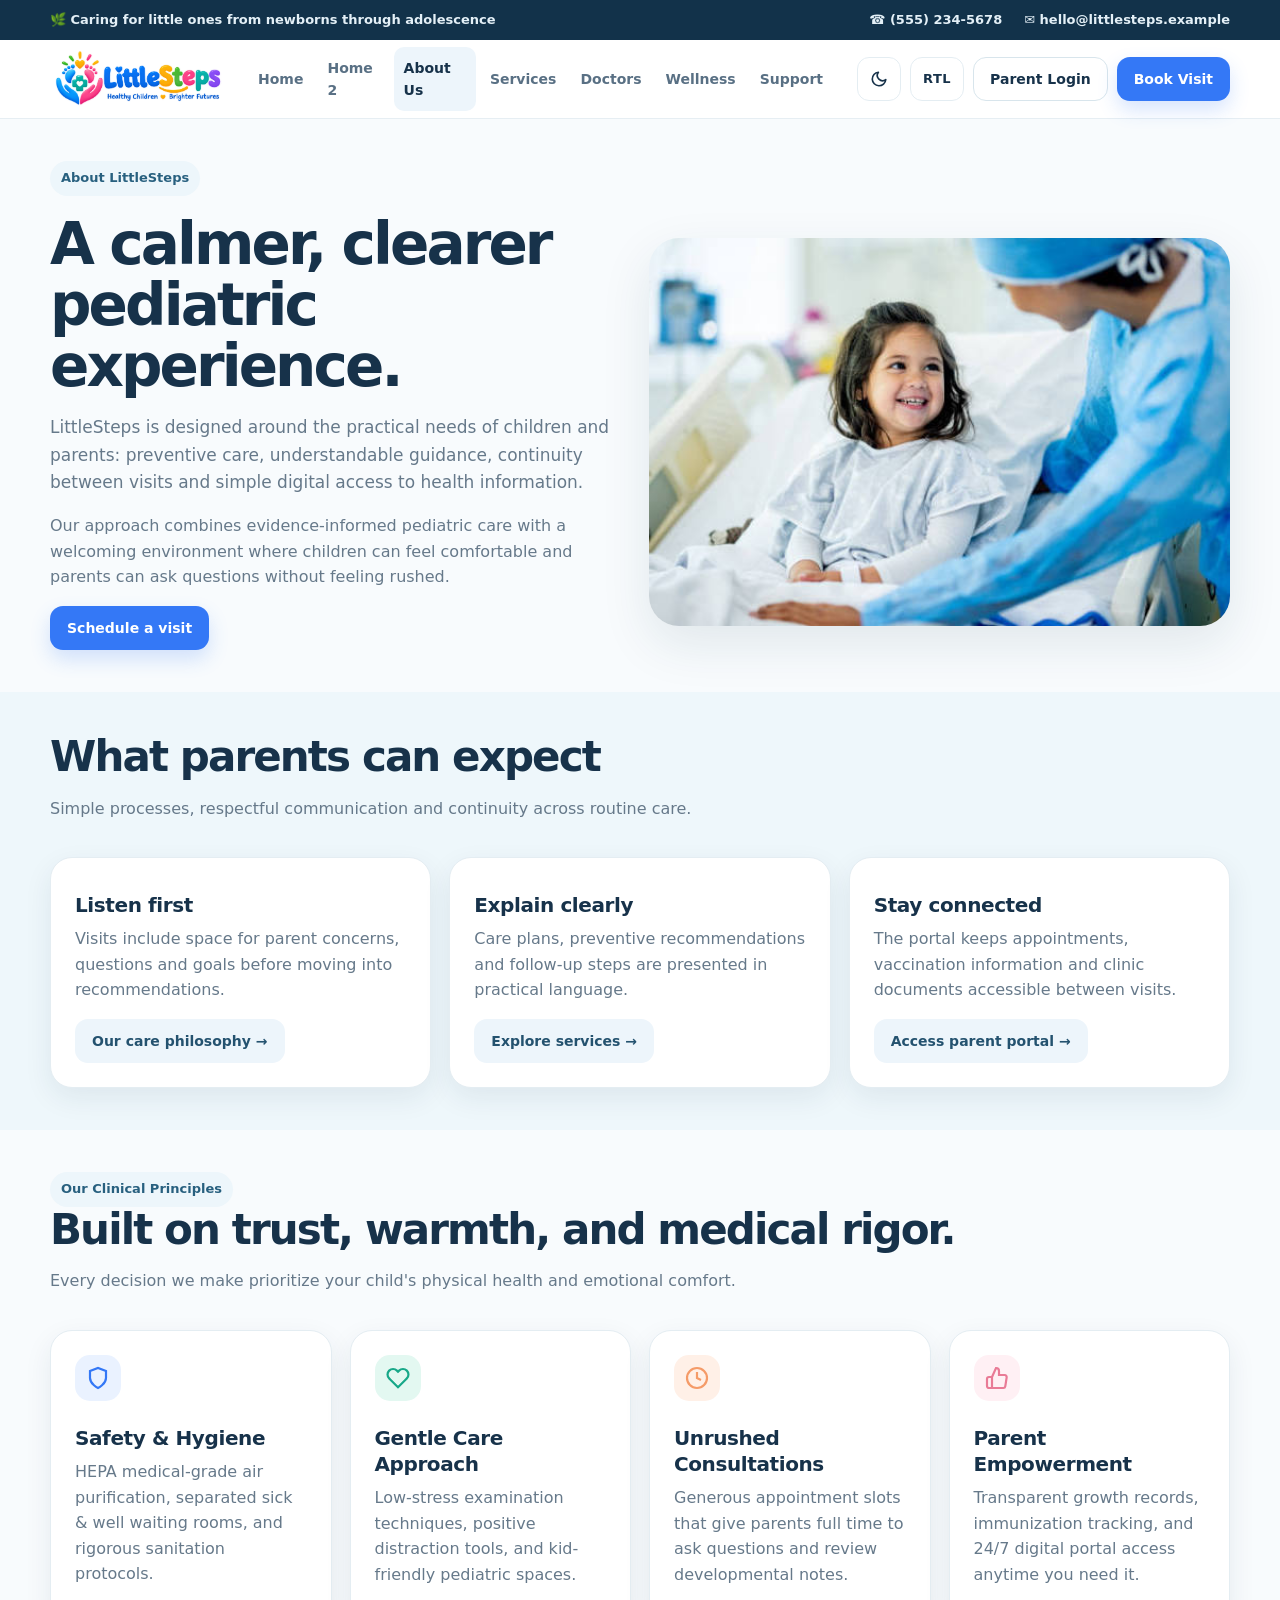
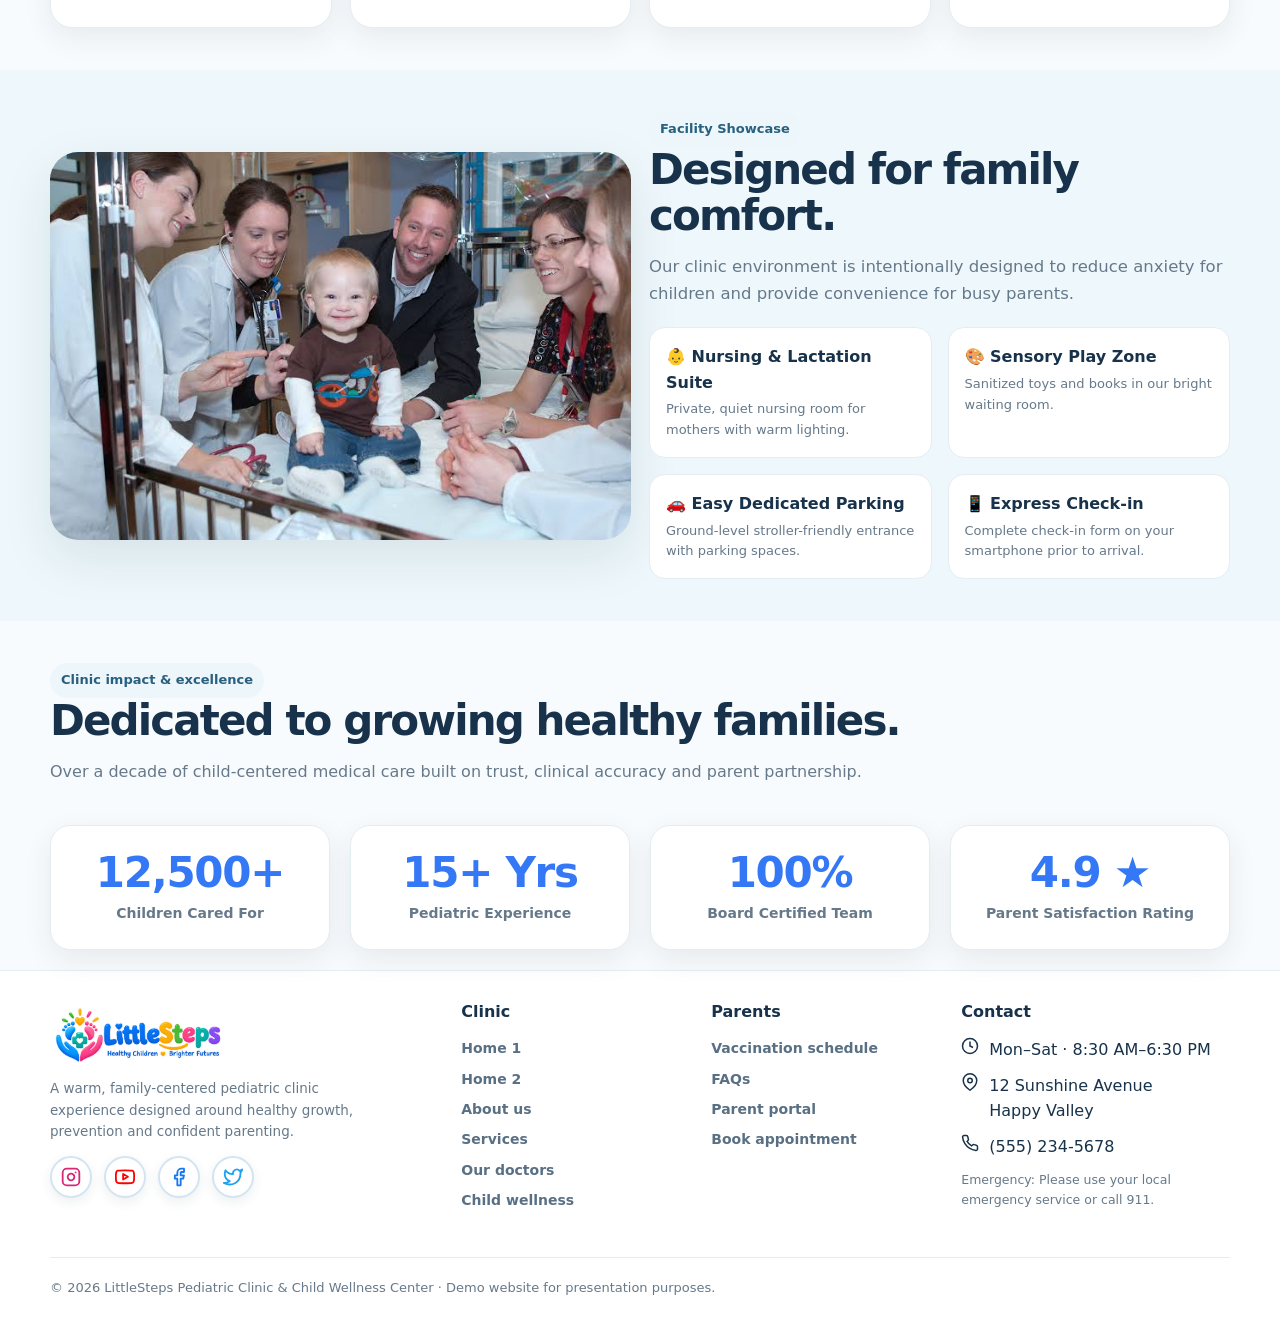
==== commit 9568c3fa: "rtladded" ====
--- a/about.html
+++ b/about.html
@@ -30,10 +30,10 @@
                 <a class="" href="contact.html">Support</a>
             </nav>
             <div class="nav-actions">
-                <button class="btn-theme" data-theme-btn aria-label="Toggle light or dark theme">
+                <button class="btn-theme" data-theme-btn aria-label="Toggle light or dark theme" title="Toggle theme">
                     <svg width="18" height="18" viewBox="0 0 24 24" fill="none" stroke="currentColor" stroke-width="2.2" stroke-linecap="round" stroke-linejoin="round"><path d="M21 12.79A9 9 0 1 1 11.21 3 7 7 0 0 0 21 12.79z"></path></svg>
-                    <span class="theme-btn-text">Dark</span>
                 </button>
+                <button class="btn-theme btn-rtl" data-rtl-btn aria-label="Toggle RTL or LTR mode" title="Toggle RTL/LTR">RTL</button>
                 <a class="btn btn-outline" href="dashboard.html">Parent Login</a>
                 <a class="btn btn-primary" href="login.html">Book Visit</a>
                 <button class="hamb" data-menu aria-label="Open menu">☰</button>
@@ -49,10 +49,12 @@
                 <a class="" href="wellness.html">Wellness</a>
                 <a class="" href="contact.html">Support</a>
                 <div class="mobile-actions" style="display:flex;flex-direction:column;gap:10px;margin-top:14px">
-                    <button class="btn-theme" data-theme-btn aria-label="Toggle light or dark theme" style="width:100%;justify-content:center">
-                        <svg width="18" height="18" viewBox="0 0 24 24" fill="none" stroke="currentColor" stroke-width="2.2" stroke-linecap="round" stroke-linejoin="round"><path d="M21 12.79A9 9 0 1 1 11.21 3 7 7 0 0 0 21 12.79z"></path></svg>
-                        <span class="theme-btn-text">Dark Mode</span>
-                    </button>
+                    <div style="display:flex;gap:10px;width:100%">
+                        <button class="btn-theme" data-theme-btn aria-label="Toggle light or dark theme" style="flex:1;justify-content:center">
+                            <svg width="18" height="18" viewBox="0 0 24 24" fill="none" stroke="currentColor" stroke-width="2.2" stroke-linecap="round" stroke-linejoin="round"><path d="M21 12.79A9 9 0 1 1 11.21 3 7 7 0 0 0 21 12.79z"></path></svg>
+                        </button>
+                        <button class="btn-theme btn-rtl" data-rtl-btn aria-label="Toggle RTL mode" style="flex:1;justify-content:center">RTL</button>
+                    </div>
                     <a class="btn btn-outline" href="dashboard.html">Parent Login</a>
                     <a class="btn btn-primary" href="login.html">Book a Visit</a>
                 </div>
--- a/assets/styles.css
+++ b/assets/styles.css
@@ -187,6 +187,39 @@
     color: var(--ink)
 }
 
+.btn-theme {
+    border: 1px solid #d8e5ec;
+    border-radius: 13px;
+    height: 44px;
+    min-height: 44px;
+    padding: 0 14px;
+    display: inline-flex;
+    align-items: center;
+    justify-content: center;
+    gap: 6px;
+    font-weight: 800;
+    font-size: 14px;
+    cursor: pointer;
+    transition: .2s ease;
+    background: #fff;
+    color: var(--ink);
+    white-space: nowrap;
+}
+
+.btn-theme:hover {
+    background: #edf5fb;
+    border-color: #cbdce6;
+    transform: translateY(-1px);
+}
+
+.btn-rtl {
+    min-width: 44px;
+    padding: 0 12px;
+    font-size: 13px;
+    font-weight: 800;
+    letter-spacing: 0.5px;
+}
+
 .btn-soft {
     background: #edf5fb;
     color: #24526f
@@ -387,6 +420,11 @@
     padding: 42px 0
 }
 
+.section.section-last,
+.section:last-of-type {
+    padding-bottom: 20px !important
+}
+
 .section.alt {
     background: #eef7fb
 }
@@ -813,7 +851,7 @@
     background: #ffffff;
     color: var(--ink);
     border-top: 1px solid var(--line);
-    padding: 55px 0 24px;
+    padding: 28px 0 24px;
 }
 
 .footer-grid {
@@ -1021,6 +1059,7 @@
     display: flex;
     align-items: center;
     gap: 12px;
+    width: 100%;
     transition: all 0.2s cubic-bezier(0.16, 1, 0.3, 1);
     position: relative;
 }
@@ -1031,6 +1070,11 @@
     text-align: center;
     flex-shrink: 0;
     transition: transform 0.2s ease;
+}
+
+.side-nav button .nav-text {
+    flex: 1;
+    text-align: left;
 }
 
 .side-nav button:hover {
@@ -1640,17 +1684,21 @@
         grid-template-columns: 1fr
     }
 
-    .photo-grid .photo-main,
+    .photo-grid .photo-main {
+        min-height: 220px;
+        height: 240px
+    }
+
     .photo-grid .photo-side {
-        min-height: 240px
-    }
-
-    .photo-side {
-        grid-template-columns: 1fr 1fr
+        height: auto !important;
+        min-height: auto !important;
+        grid-template-columns: 1fr 1fr;
+        gap: 12px
     }
 
     .photo-side>div {
-        min-height: 150px
+        min-height: 150px;
+        height: 160px
     }
 
     .doctor>img {
@@ -2956,13 +3004,16 @@
 
 /* Mobile & Tablet Spacing Optimizations */
 @media (max-width: 768px) {
-    .page section:last-of-type {
-        padding-bottom: 30px !important;
+    .page section:last-of-type,
+    .section-last,
+    main section:last-of-type {
+        padding-bottom: 16px !important;
         margin-bottom: 0 !important;
     }
     
     .footer {
-        margin-top: 10px !important;
+        padding-top: 20px !important;
+        margin-top: 0 !important;
     }
     
     .social-auth-grid {
@@ -2973,4 +3024,305 @@
         flex-wrap: wrap;
         gap: 12px;
     }
+}
+
+/* Appointment Finder Form Grid */
+.appointment-finder-form {
+    display: grid;
+    grid-template-columns: repeat(2, minmax(0, 1fr));
+    gap: 12px;
+    width: 100%;
+}
+
+.banner-actions {
+    display: flex;
+    gap: 12px;
+    flex-wrap: wrap;
+    align-items: center;
+}
+
+@media (max-width: 860px) {
+    .banner {
+        flex-direction: column !important;
+        align-items: flex-start !important;
+        padding: 24px !important;
+        gap: 18px !important;
+    }
+
+    .banner-actions {
+        width: 100% !important;
+        flex-direction: column !important;
+        gap: 10px !important;
+    }
+
+    .banner-actions .btn {
+        width: 100% !important;
+        justify-content: center !important;
+        text-align: center !important;
+    }
+}
+
+@media (max-width: 640px) {
+    .appointment-finder-form {
+        grid-template-columns: 1fr !important;
+    }
+}
+
+/* Clinic Status Badge Styling */
+.clinic-status-badge {
+    display: inline-flex;
+    align-items: center;
+    gap: 8px;
+    padding: 7px 14px;
+    background: rgba(16, 185, 129, 0.10);
+    border: 1px solid rgba(16, 185, 129, 0.30);
+    border-radius: 12px;
+    margin-bottom: 14px;
+    font-size: 13px;
+    font-weight: 700;
+    color: #047857;
+    max-width: 100%;
+    line-height: 1.4;
+    box-shadow: 0 2px 8px rgba(16, 185, 129, 0.08);
+    transition: all 0.25s ease;
+}
+
+.clinic-status-badge .pulse-dot {
+    width: 8px;
+    height: 8px;
+    border-radius: 50%;
+    background: #10b981;
+    display: inline-block;
+    flex-shrink: 0;
+    box-shadow: 0 0 0 3px rgba(16, 185, 129, 0.25);
+}
+
+.clinic-status-badge .badge-text {
+    line-height: 1.35;
+}
+
+[data-theme="dark"] .clinic-status-badge {
+    background: rgba(16, 185, 129, 0.18) !important;
+    border-color: rgba(16, 185, 129, 0.45) !important;
+    color: #34d399 !important;
+    box-shadow: 0 4px 16px rgba(0, 0, 0, 0.35);
+}
+
+[data-theme="dark"] .clinic-status-badge .pulse-dot {
+    background: #34d399 !important;
+    box-shadow: 0 0 0 3px rgba(52, 211, 153, 0.35) !important;
+}
+
+@media (max-width: 520px) {
+    .clinic-status-badge {
+        font-size: 12px;
+        padding: 6px 11px;
+        border-radius: 10px;
+    }
+}
+
+/* Dark Theme Overrides for Header & RTL Buttons */
+[data-theme="dark"] .btn-theme {
+    background: #182c40 !important;
+    border-color: #2b455e !important;
+    color: #f0f6fa !important;
+}
+
+[data-theme="dark"] .btn-theme:hover {
+    background: #233b54 !important;
+    border-color: #385878 !important;
+}
+
+/* ==========================================================================
+   Comprehensive 100% RTL (Right-To-Left) Layout Engine
+   ========================================================================== */
+
+[dir="rtl"] {
+    direction: rtl;
+    text-align: right;
+}
+
+[dir="rtl"] body {
+    direction: rtl;
+    text-align: right;
+}
+
+/* Header & Navigation RTL */
+[dir="rtl"] .site-header .container {
+    flex-direction: row;
+}
+
+[dir="rtl"] .navlinks {
+    margin-left: 0 !important;
+    margin-right: auto !important;
+}
+
+[dir="rtl"] .nav-actions {
+    margin-left: 0 !important;
+    margin-right: 12px !important;
+}
+
+[dir="rtl"] .logo {
+    margin-right: 0 !important;
+    margin-left: 14px !important;
+}
+
+/* Layout Grids in RTL */
+[dir="rtl"] .hero-grid,
+[dir="rtl"] .grid-2,
+[dir="rtl"] .grid-3,
+[dir="rtl"] .grid-4,
+[dir="rtl"] .auth-wrap {
+    direction: rtl;
+}
+
+/* Flex Container Direction & Spacing */
+[dir="rtl"] .btn {
+    flex-direction: row;
+}
+
+[dir="rtl"] .eyebrow {
+    flex-direction: row;
+}
+
+[dir="rtl"] .hero-actions,
+[dir="rtl"] .action-buttons {
+    flex-direction: row;
+}
+
+/* Feature Lists & Bullet Lists */
+[dir="rtl"] .feature-list li,
+[dir="rtl"] .bullet-list li,
+[dir="rtl"] .checklist li {
+    padding-left: 0 !important;
+    padding-right: 28px !important;
+    text-align: right !important;
+}
+
+[dir="rtl"] .feature-list li::before,
+[dir="rtl"] .bullet-list li::before,
+[dir="rtl"] .checklist li::before {
+    left: auto !important;
+    right: 0 !important;
+}
+
+/* Floating & Positioned Controls */
+[dir="rtl"] .back-to-top {
+    right: auto !important;
+    left: 24px !important;
+}
+
+[dir="rtl"] .auth-page > div[style*="right:20px"] {
+    right: auto !important;
+    left: 20px !important;
+}
+
+[dir="rtl"] .password-toggle {
+    right: auto !important;
+    left: 14px !important;
+}
+
+/* Dashboard RTL Engine */
+[dir="rtl"] .dashboard {
+    grid-template-columns: 260px 1fr !important;
+}
+
+[dir="rtl"] .sidebar {
+    border-right: 0 !important;
+    border-left: 1px solid var(--line) !important;
+    order: initial !important;
+}
+
+[dir="rtl"] .dash-main {
+    order: initial !important;
+}
+
+[dir="rtl"] .side-brand-badge {
+    flex-direction: row !important;
+    justify-content: flex-start !important;
+    text-align: right !important;
+}
+
+[dir="rtl"] .side-nav button {
+    text-align: right !important;
+    flex-direction: row !important;
+    justify-content: flex-start !important;
+    width: 100% !important;
+}
+
+[dir="rtl"] .side-nav button .nav-text {
+    text-align: right !important;
+}
+
+[dir="rtl"] .side-nav button:hover {
+    transform: translateX(-3px) !important;
+}
+
+[dir="rtl"] .mobile-dash-menu button {
+    text-align: right !important;
+    flex-direction: row !important;
+    justify-content: flex-start !important;
+    width: 100% !important;
+}
+
+[dir="rtl"] .mobile-dash-menu button .nav-text {
+    text-align: right !important;
+}
+
+[dir="rtl"] .dash-top-bar {
+    flex-direction: row;
+}
+
+[dir="rtl"] .dash-top-right {
+    margin-left: 0 !important;
+    margin-right: auto !important;
+    flex-direction: row;
+}
+
+[dir="rtl"] .dash-profile-badge {
+    flex-direction: row;
+}
+
+/* Cards & Content Blocks */
+[dir="rtl"] .card,
+[dir="rtl"] .dash-card,
+[dir="rtl"] .service-card,
+[dir="rtl"] .doctor-card,
+[dir="rtl"] .wellness-card,
+[dir="rtl"] .journey-card,
+[dir="rtl"] .milestone-card,
+[dir="rtl"] .info-card,
+[dir="rtl"] .stat-card,
+[dir="rtl"] .auth-panel {
+    text-align: right !important;
+}
+
+/* FAQ Accordion */
+[dir="rtl"] .faq-q {
+    text-align: right !important;
+    padding-left: 40px !important;
+    padding-right: 0 !important;
+}
+
+[dir="rtl"] .faq-q::after {
+    right: auto !important;
+    left: 14px !important;
+}
+
+/* Tables */
+[dir="rtl"] table,
+[dir="rtl"] th,
+[dir="rtl"] td {
+    text-align: right !important;
+}
+
+/* Toast Notification Center Placement */
+[dir="rtl"] #toast {
+    left: 50% !important;
+    right: auto !important;
+    transform: translateX(-50%) translateY(20px);
+}
+
+[dir="rtl"] #toast.show {
+    transform: translateX(-50%) translateY(0);
 }
